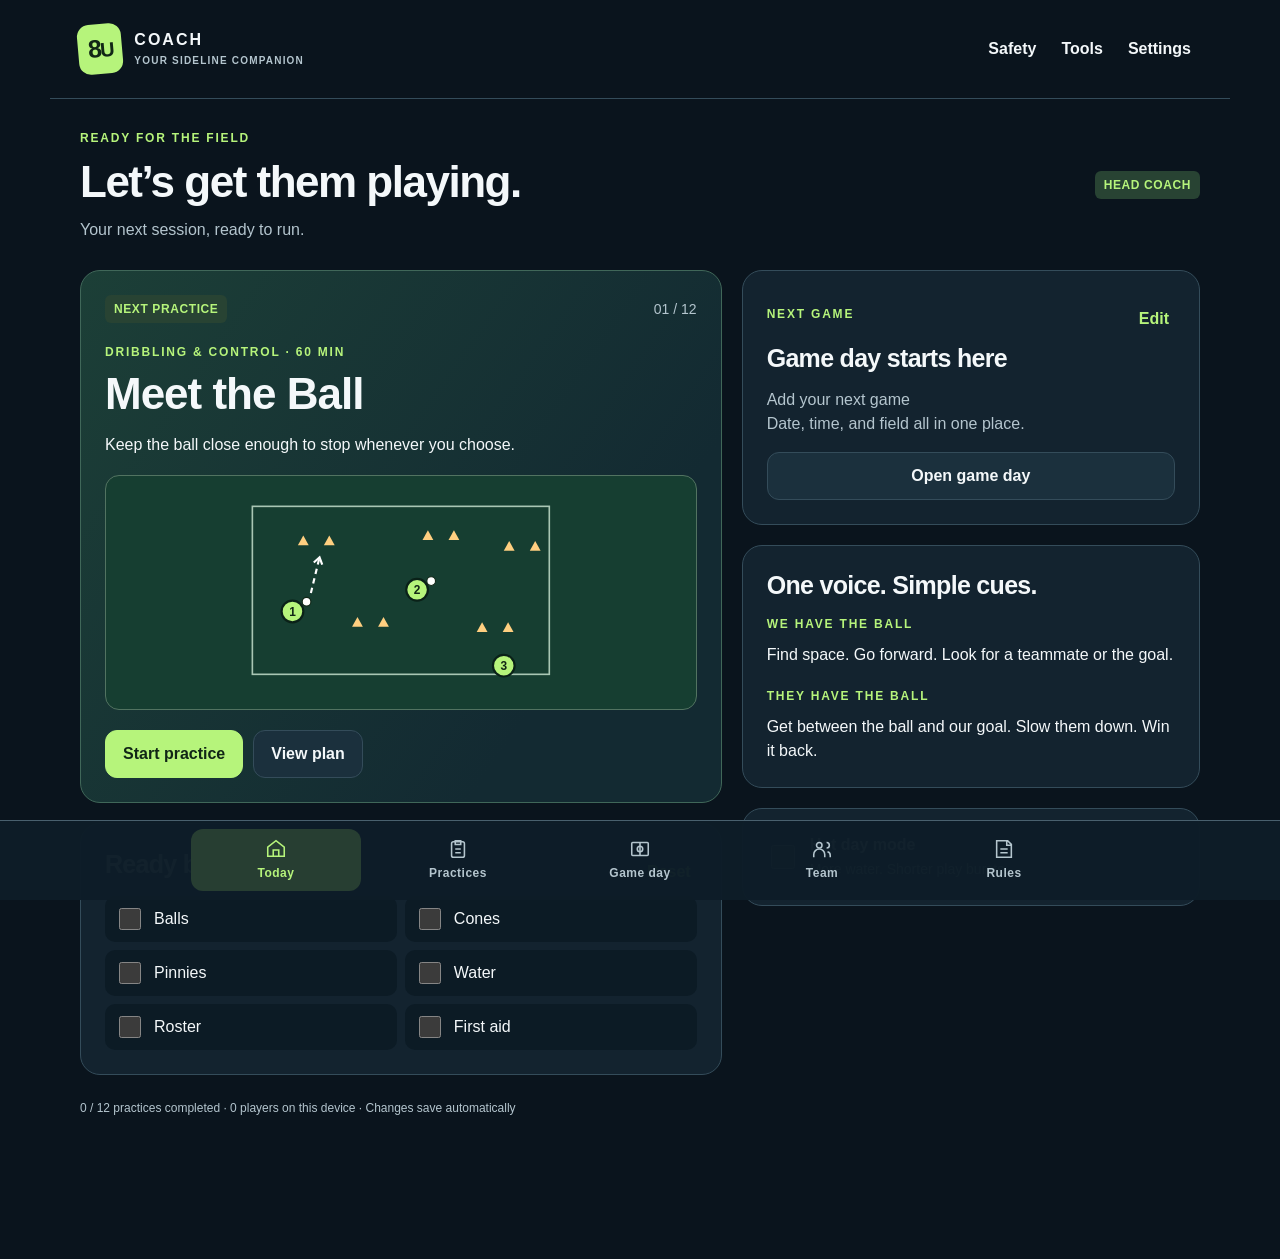
==== 8U-Coach.html @ 2cac58d7 "Add complete 8U Coach app and GitHub Pages deployment" ====
<!doctype html>
<html lang="en">
  <head>
    <meta charset="utf-8" />
    <meta
      name="viewport"
      content="width=device-width,initial-scale=1,viewport-fit=cover"
    />
    <meta name="theme-color" content="#101e2a" />
    <meta name="apple-mobile-web-app-capable" content="yes" />
    <meta
      name="apple-mobile-web-app-status-bar-style"
      content="black-translucent"
    />
    <meta
      name="description"
      content="Your pocket practice plan and sideline companion for 8U soccer."
    />
    <title>8U Coach • The sideline, simplified</title>
    
    <link rel="icon" href="[data-uri]" />
    <link rel="apple-touch-icon" href="[data-uri]" />
    <style>:root {
  color-scheme: dark;
  --bg: #0a141d;
  --panel: #13232f;
  --panel2: #1b303d;
  --line: #344c5a;
  --text: #f4f8fa;
  --muted: #b4c5ce;
  --green: #b6f47b;
  --ink: #112616;
  --amber: #ffd485;
  --red: #ffb2ae;
  font-family:
    Inter,
    ui-sans-serif,
    -apple-system,
    BlinkMacSystemFont,
    "Segoe UI",
    sans-serif;
  font-size: 16px;
}
* {
  box-sizing: border-box;
}
body {
  margin: 0;
  background: var(--bg);
  color: var(--text);
  line-height: 1.5;
}
button,
input,
select,
textarea {
  font: inherit;
}
button,
a,
input,
select,
textarea {
  touch-action: manipulation;
}
button,
a {
  -webkit-tap-highlight-color: transparent;
}
button {
  cursor: pointer;
  border: 1px solid var(--line);
  border-radius: 12px;
  background: var(--panel2);
  color: var(--text);
  min-height: 48px;
  padding: 11px 17px;
  font-weight: 650;
}
button:hover {
  border-color: var(--green);
}
button:disabled {
  opacity: 0.4;
  cursor: not-allowed;
}
a {
  color: var(--green);
}
button.primary,
.primary {
  background: var(--green);
  color: var(--ink);
  border-color: var(--green);
}
button.danger {
  color: var(--red);
}
button.quiet {
  background: transparent;
  border-color: transparent;
  padding: 10px;
}
.wide {
  width: 100%;
}
:focus-visible {
  outline: 3px solid var(--amber);
  outline-offset: 4px;
}
header {
  max-width: 1180px;
  margin: auto;
  display: flex;
  align-items: center;
  justify-content: space-between;
  gap: 10px;
  padding: 24px 28px;
  border-bottom: 1px solid var(--line);
}
.brand {
  display: flex;
  align-items: center;
  gap: 12px;
  text-decoration: none;
  color: var(--text);
  font-weight: 850;
  letter-spacing: 2px;
  line-height: 1.1;
}
.brand > b {
  background: var(--green);
  color: var(--ink);
  font-size: 25px;
  letter-spacing: -2px;
  padding: 11px 10px;
  border-radius: 12px;
  transform: rotate(-5deg);
}
.brand > b span {
  font-size: 20px;
}
.brand small {
  font-size: 10px;
  letter-spacing: 1.2px;
  display: block;
  margin-top: 6px;
  color: var(--muted);
}
.header-actions {
  display: flex;
  gap: 3px;
}
main {
  max-width: 1120px;
  margin: 0 auto;
  padding: 30px 0 130px;
}
h1,
h2,
h3,
p {
  margin-top: 0;
}
h1 {
  font-size: clamp(30px, 5vw, 44px);
  letter-spacing: -1.5px;
  line-height: 1.13;
  margin-bottom: 12px;
}
h2 {
  font-size: 25px;
  letter-spacing: -0.7px;
  line-height: 1.2;
  margin-bottom: 15px;
}
h3 {
  font-size: 18px;
  margin-bottom: 8px;
}
.eyebrow {
  text-transform: uppercase;
  letter-spacing: 1.8px;
  font-size: 12px;
  font-weight: 800;
  color: var(--green);
  margin-bottom: 10px;
}
.muted {
  color: var(--muted);
}
.small {
  font-size: 14px;
}
.page-heading {
  display: flex;
  justify-content: space-between;
  align-items: center;
  gap: 20px;
  margin-bottom: 28px;
}
.page-heading p {
  margin: 0;
}
.grid {
  display: grid;
  grid-template-columns: 1.4fr 1fr;
  gap: 20px;
}
.equal {
  grid-template-columns: 1fr 1fr;
}
.stack {
  display: grid;
  gap: 20px;
  align-content: start;
}
.card {
  padding: 24px;
  border: 1px solid var(--line);
  border-radius: 20px;
  background: var(--panel);
  min-width: 0;
}
.card p:last-child {
  margin-bottom: 0;
}
.feature {
  background: linear-gradient(125deg, #1c3f37, #132a32 75%);
  border-color: #406759;
  position: relative;
  overflow: hidden;
}
.feature h2 {
  font-size: clamp(30px, 4vw, 44px);
  line-height: 1.06;
  max-width: 450px;
  letter-spacing: -1px;
}
.feature .pitch {
  max-width: none;
  margin: 18px 0;
  max-height: 235px;
}
.tag {
  display: inline-flex;
  align-items: center;
  font-size: 12px;
  letter-spacing: 0.6px;
  border-radius: 6px;
  padding: 5px 9px;
  background: var(--panel2);
  color: var(--muted);
  font-weight: 750;
}
.tag.green {
  background: #284333;
  color: var(--green);
}
.tag.amber {
  background: #42392a;
  color: var(--amber);
}
.row {
  display: flex;
  align-items: center;
  justify-content: space-between;
  gap: 12px;
}
.wrap {
  flex-wrap: wrap;
}
.gap {
  display: flex;
  gap: 10px;
  flex-wrap: wrap;
}
.space {
  margin-top: 20px;
}
.section-label {
  display: flex;
  justify-content: space-between;
  align-items: center;
  margin: 30px 0 12px;
}
.section-label h2 {
  margin: 0;
  font-size: 21px;
}
.stat {
  font-variant-numeric: tabular-nums;
  font-size: 32px;
  font-weight: 800;
}
.checks {
  display: grid;
  grid-template-columns: 1fr 1fr;
  gap: 8px;
}
.check {
  display: flex;
  align-items: center;
  gap: 10px;
  min-height: 46px;
  padding: 8px 10px;
  background: #0c1b25;
  border-radius: 10px;
}
.check input {
  width: 22px;
  height: 22px;
  accent-color: var(--green);
  flex-shrink: 0;
}
.check:has(input:checked) {
  color: var(--muted);
}
.switch {
  display: flex;
  align-items: center;
  gap: 12px;
}
.switch input {
  width: 24px;
  height: 24px;
  accent-color: var(--green);
}
.notice {
  padding: 14px 18px;
  border-left: 3px solid var(--amber);
  background: #302b22;
  border-radius: 8px;
  color: #ffe5b7;
  font-size: 14px;
  margin: 16px 0;
}
.notice.green {
  border-color: var(--green);
  background: #1c3529;
  color: #d3f9b5;
}
.notice.danger {
  border-color: var(--red);
  background: #3b2527;
  color: #ffdad7;
}
.practice-list {
  display: grid;
  grid-template-columns: repeat(3, 1fr);
  gap: 16px;
}
.practice-card {
  display: flex;
  flex-direction: column;
  min-height: 230px;
  text-align: left;
}
.practice-card p {
  flex: 1;
}
.practice-card .num {
  font-size: 34px;
  font-weight: 800;
  color: var(--green);
  letter-spacing: -1px;
}
.practice-card h2 {
  font-size: 22px;
  margin: 14px 0 8px;
}
.timeline {
  list-style: none;
  padding: 0;
  margin: 0;
}
.timeline > li {
  border-bottom: 1px solid var(--line);
  padding: 16px 0;
}
.timeline > li:last-child {
  border-bottom: 0;
}
.timeline button {
  text-align: left;
  width: 100%;
  display: flex;
  gap: 15px;
  align-items: center;
  background: transparent;
  border: 0;
  padding: 6px;
}
.timeline .minute {
  width: 64px;
  flex-shrink: 0;
  color: var(--green);
  font-size: 14px;
  font-variant-numeric: tabular-nums;
}
.timeline strong {
  display: block;
}
.timeline small {
  color: var(--muted);
  font-size: 14px;
}
.pitch {
  width: 100%;
  display: block;
  background: #163e31;
  border: 1px solid #527361;
  border-radius: 14px;
  max-height: 285px;
}
.legend {
  font-size: 12px;
  color: var(--muted);
  margin: 8px 0 15px;
}
.details-grid {
  display: grid;
  grid-template-columns: 1fr 1fr;
  gap: 20px;
}
.details-grid ol,
.details-grid ul {
  padding-left: 23px;
}
li {
  margin-bottom: 6px;
}
.cue {
  font-size: 23px;
  line-height: 1.3;
  font-weight: 700;
  border-left: 3px solid var(--green);
  padding-left: 17px;
  margin: 20px 0;
}
.role {
  border: 1px solid #6a9651;
  background: #1d342b;
  padding: 16px;
  border-radius: 12px;
}
.role h3 {
  color: var(--green);
}
.role.emphasized {
  border-width: 2px;
}
.accordion {
  border-top: 1px solid var(--line);
  padding: 16px 0;
}
.accordion summary {
  cursor: pointer;
  font-weight: 700;
  min-height: 40px;
}
.accordion p {
  margin-top: 10px;
}
.live {
  max-width: 860px;
  margin: auto;
}
.live-title {
  font-size: 34px;
}
.timer {
  font-size: clamp(64px, 14vw, 112px);
  font-weight: 850;
  letter-spacing: -4px;
  font-variant-numeric: tabular-nums;
  line-height: 1.12;
}
.timer-box {
  text-align: center;
  padding: 24px 0;
}
.timer-box p {
  margin: 10px 0;
}
.controls {
  display: grid;
  grid-template-columns: 1fr 1.4fr 1fr;
  gap: 10px;
}
.progress {
  display: flex;
  gap: 6px;
  margin: 20px 0;
}
.progress span {
  height: 6px;
  background: var(--line);
  flex: 1;
  border-radius: 6px;
}
.progress .done {
  background: #58913e;
}
.progress .current {
  background: var(--green);
}
.subnav {
  display: flex;
  gap: 8px;
  overflow-x: auto;
  padding-bottom: 12px;
  margin-bottom: 14px;
}
.subnav button {
  white-space: nowrap;
  flex-shrink: 0;
}
.subnav button.active {
  background: var(--green);
  color: var(--ink);
}
.player {
  display: flex;
  align-items: center;
  gap: 12px;
  padding: 14px 0;
  border-bottom: 1px solid var(--line);
}
.player:last-child {
  border-bottom: 0;
}
.jersey {
  height: 42px;
  min-width: 42px;
  padding: 9px 5px;
  border-radius: 10px;
  background: #263f4e;
  text-align: center;
  font-weight: 750;
  color: var(--green);
}
.player-info {
  flex: 1;
  min-width: 0;
  overflow-wrap: anywhere;
}
.player-info strong {
  display: block;
}
.player-info small {
  display: block;
  font-size: 12px;
  color: var(--muted);
}
.player .time {
  font-size: 20px;
  font-variant-numeric: tabular-nums;
  font-weight: 750;
}
.player-actions {
  display: flex;
  gap: 6px;
  flex-wrap: wrap;
}
.player select {
  max-width: 115px;
  padding: 8px;
  font-size: 14px;
}
.rules-list {
  margin: 0;
}
.rules-list div {
  display: grid;
  grid-template-columns: 1fr 1.2fr;
  gap: 16px;
  padding: 14px 0;
  border-bottom: 1px solid var(--line);
}
.rules-list dt {
  color: var(--muted);
}
.rules-list dd {
  margin: 0;
  overflow-wrap: anywhere;
}
.unconfirmed {
  color: var(--amber);
  font-size: 12px;
  font-weight: 750;
  letter-spacing: 0.5px;
}
.form-grid {
  display: grid;
  grid-template-columns: 1fr 1fr;
  gap: 16px;
}
label.field {
  display: block;
  font-size: 14px;
  color: var(--muted);
}
label.field input,
label.field select,
label.field textarea {
  display: block;
  margin-top: 7px;
  width: 100%;
}
input:not([type="checkbox"]),
select,
textarea {
  background: #0b1a24;
  color: var(--text);
  border: 1px solid #56707e;
  border-radius: 10px;
  padding: 12px;
  min-height: 48px;
  max-width: 100%;
}
textarea {
  min-height: 100px;
  resize: vertical;
}
.full {
  grid-column: 1/-1;
}
.empty {
  text-align: center;
  padding: 32px 20px;
  color: var(--muted);
}
.empty h2 {
  color: var(--text);
}
.footer-note {
  font-size: 12px;
  color: var(--muted);
  margin-top: 24px;
}
.water {
  background: #193944;
  border-color: #86cee5;
}
.water .timer {
  color: #a5e3f8;
}
.score-bar {
  height: 8px;
  background: #233e4d;
  border-radius: 8px;
  margin-top: 5px;
  overflow: hidden;
}
.score-bar > span {
  display: block;
  height: 100%;
  background: var(--green);
}
nav#nav {
  position: fixed;
  z-index: 5;
  bottom: 0;
  left: 0;
  right: 0;
  background: rgba(14, 29, 40, 0.98);
  border-top: 1px solid #49606e;
  padding: 8px max(14px, env(safe-area-inset-right))
    max(9px, env(safe-area-inset-bottom));
  display: flex;
  justify-content: center;
  gap: 12px;
}
nav button {
  flex: 1;
  max-width: 170px;
  min-height: 62px;
  background: transparent;
  border: 0;
  border-radius: 12px;
  color: var(--muted);
  font-size: 12px;
  letter-spacing: 0.5px;
  padding: 8px 5px;
}
nav button.active {
  background: #273e32;
  color: var(--green);
}
nav svg {
  display: block;
  margin: 0 auto 4px;
  width: 22px;
  height: 22px;
}
body.live-mode header,
body.live-mode nav#nav {
  display: none;
}
body.live-mode main {
  padding-top: max(20px, env(safe-area-inset-top));
  padding-bottom: max(24px, env(safe-area-inset-bottom));
}
#toast {
  position: fixed;
  z-index: 20;
  left: 50%;
  bottom: 100px;
  transform: translateX(-50%);
  max-width: 90vw;
  padding: 12px 20px;
  border-radius: 12px;
  background: var(--green);
  color: var(--ink);
  box-shadow: 0 5px 30px #0008;
  display: none;
}
dialog {
  color: var(--text);
  background: var(--panel);
  border: 1px solid var(--line);
  border-radius: 20px;
  padding: 24px;
  width: min(620px, calc(100% - 24px));
  max-height: 90dvh;
}
dialog::backdrop {
  background: #000b;
}
dialog h2 {
  padding-right: 36px;
}
.dialog-close {
  float: right;
}
.skip {
  position: absolute;
  top: -80px;
}
.skip:focus {
  top: 0;
  background: var(--bg);
  padding: 20px;
  z-index: 30;
}
#storage-warning {
  background: #512b26;
  padding: 12px;
  text-align: center;
}
button.link {
  border: 0;
  background: transparent;
  color: var(--green);
  padding: 0 6px;
}
.screen-only {
  display: block;
}
.on-field-label {
  color: var(--green);
}
.summary-line {
  font-size: 14px;
  color: var(--muted);
  margin: 5px 0 16px;
}
.live .card {
  padding: 20px;
}
@media (min-width: 800px) {
  .live .live-grid {
    display: grid;
    grid-template-columns: 1fr 1fr;
    gap: 20px;
  }
}
@media (max-width: 1180px) {
  main {
    padding: 28px 24px 130px;
  }
}
@media (max-width: 760px) {
  header {
    padding: 17px 18px;
  }
  .brand small {
    display: none;
  }
  .brand {
    font-size: 14px;
    gap: 9px;
  }
  .brand > b {
    font-size: 23px;
  }
  .header-actions .quiet {
    font-size: 12px;
    padding: 10px 6px;
  }
  main {
    padding: 25px 16px 115px;
  }
  .grid,
  .equal,
  .details-grid {
    grid-template-columns: 1fr;
  }
  .card {
    padding: 20px;
    border-radius: 16px;
  }
  .practice-list {
    grid-template-columns: 1fr 1fr;
    gap: 12px;
  }
  .practice-card {
    padding: 16px;
    min-height: 225px;
  }
  .practice-card h2 {
    font-size: 19px;
  }
  .practice-card p {
    font-size: 14px;
  }
  .feature .pitch {
    float: none;
    margin: 18px 0;
    max-width: none;
    max-height: 190px;
  }
  .page-heading {
    align-items: flex-start;
    margin-bottom: 22px;
    gap: 10px;
  }
  .page-heading h1 {
    font-size: 32px;
  }
  .page-heading .tag {
    font-size: 10px;
  }
  .form-grid {
    grid-template-columns: 1fr;
  }
  .checks {
    gap: 6px;
  }
  .live-title {
    font-size: 30px;
  }
  .player-actions button {
    padding: 9px;
  }
  .player {
    flex-wrap: wrap;
  }
  .controls button {
    padding: 12px 8px;
  }
  nav#nav {
    gap: 2px;
  }
  nav button {
    font-size: 12px;
    letter-spacing: 0;
  }
  .rules-list div {
    grid-template-columns: 1fr 1.2fr;
    font-size: 14px;
  }
  .timer {
    letter-spacing: -3px;
  }
}
@media (prefers-reduced-motion: no-preference) {
  button {
    transition:
      background 0.12s,
      border-color 0.12s;
  }
}
@media print {
  header,
  nav,
  .screen-only,
  button,
  #toast {
    display: none !important;
  }
  body {
    background: white;
    color: black;
  }
  main {
    padding: 0;
  }
  .card {
    background: white;
    color: black;
    border: 1px solid #999;
    break-inside: avoid;
  }
  .muted,
  .eyebrow,
  .cue {
    color: black;
  }
  .pitch {
    max-height: 180px;
  }
}
main:focus {
  outline: none;
}
@media (max-width: 760px) {
  .player {
    display: grid;
    grid-template-columns: 42px minmax(0, 1fr) auto;
    gap: 10px 12px;
  }
  .player > .jersey {
    grid-column: 1;
    grid-row: 1;
  }
  .player > .player-info {
    grid-column: 2;
    grid-row: 1;
  }
  .player > .time {
    grid-column: 3;
    grid-row: 1;
  }
  .player > .player-actions {
    grid-column: 2/-1;
    justify-content: flex-end;
  }
  .player-info small {
    font-size: 13px;
  }
  .player-info strong {
    word-break: normal;
  }
  .player-actions select {
    flex: 1;
    max-width: 160px;
  }
}
</style>
  </head>
  <body>
    <a class="skip" href="#main">Skip to coaching</a>
    <header>
      <a href="#today" class="brand" aria-label="8U Coach home"
        ><b>8<span>U</span></b
        ><span>COACH<small>YOUR SIDELINE COMPANION</small></span></a
      >
      <div class="header-actions">
        <button data-go="safety" class="quiet">Safety</button
        ><button data-go="tools" class="quiet">Tools</button
        ><button data-go="settings" class="quiet">Settings</button>
      </div>
    </header>
    <div id="storage-warning" role="alert" hidden></div>
    <main id="main" tabindex="-1"></main>
    <nav id="nav" aria-label="Main navigation"></nav>
    <div id="toast" role="status" aria-live="polite"></div>
    <dialog id="dialog"></dialog>
    <script>window.SINGLE_FILE=true;</script><script>
window.DRILLS = {
  arrival: {
    id: "arrival",
    name: "Arrival Ball Play",
    kind: "gates",
    grid: "20 × 20 yd",
    players: "Any number; one ball each",
    objective: "Get moving and explore touches with both feet.",
    equipment: "Cones; one ball per player; two colors of pinnies",
    setup: "Mark a square with four cones. Spread players and balls inside.",
    play: [
      "Give every arriving player a ball immediately.",
      "Dribble anywhere; stop the ball with the sole when asked.",
      "Try inside and outside touches with each foot.",
    ],
    cues: ["Little touches.", "Can you stop it anytime?"],
    success: "Players move continuously and keep the ball within reach.",
    mistakes:
      "Big kicks or watching only the ball. Demonstrate three small touches.",
    assistant:
      "Greet arrivals, check equipment, and lay out six gates for the next game.",
    easier: "Walk with the ball.",
    harder: "Look up and name a color while dribbling.",
    low: "Coach joins two or three children.",
    high: "Use two neighboring squares; one coach per square.",
  },
  traffic: {
    id: "traffic",
    name: "Traffic Jam",
    kind: "gates",
    grid: "20 × 20 yd",
    players: "4–12; one ball each",
    objective: "Change direction without bumping into another player.",
    equipment: "Cones; one ball per player; two colors of pinnies",
    setup: "Spread players around the square; leave plenty of space.",
    play: [
      "Everyone dribbles through the square.",
      "At a crowded area, turn toward open grass.",
      "On “garage,” stop with a foot on the ball. Restart quickly.",
    ],
    cues: ["Find an empty road.", "Head up."],
    success: "Players turn before colliding.",
    mistakes: "Running without looking; make the area bigger.",
    assistant:
      "Watch spacing and give a quiet reminder to players looking down.",
    easier: "Walk and turn.",
    harder: "Add a change of speed after every turn.",
    low: "Use a smaller square with the coach moving inside.",
    high: "Split into two squares; avoid crowding.",
  },
  redlight: {
    id: "redlight",
    name: "Red Light / Green Light",
    kind: "cross",
    grid: "20 × 15 yd",
    players: "4–12; one ball each",
    objective: "Start, stop, and control speed with the ball.",
    equipment: "Cones; one ball per player; two colors of pinnies",
    setup:
      "Players spread across one end line. Coach stands beyond the opposite line.",
    play: [
      "Green: dribble toward the coach.",
      "Yellow: tiny slow touches. Red: stop the ball under a foot.",
      "Restart everyone together; nobody is eliminated.",
    ],
    cues: ["Small touches to stop.", "Try your other foot."],
    success: "Ball stays close on each stop.",
    mistakes:
      "Racing with huge touches; reward control rather than first place.",
    assistant:
      "Stand beside the grid and help players stop; prepare the gates.",
    easier: "Walk on green.",
    harder: "Turn and change direction on a blue signal.",
    low: "Coach plays with the group.",
    high: "Run two groups side by side, not in a queue.",
  },
  gates: {
    id: "gates",
    name: "Dribble Through the Gates",
    kind: "gates",
    grid: "20 × 20 yd",
    players: "4–12; one ball each",
    objective: "Control the ball while finding a new target.",
    equipment: "Cones; one ball per player; two colors of pinnies",
    setup: "Scatter six two-yard cone gates with space between them.",
    play: [
      "Dribble through a gate, then find a different one.",
      "Count personal gates in a 45-second round.",
      "Try again with the other foot; celebrate improvement.",
    ],
    cues: ["Look for an open gate.", "Keep it close."],
    success: "Players avoid crowds and use both feet.",
    mistakes: "Repeating one gate or kicking far ahead; ask for a new gate.",
    assistant: "Count touches for a few players and reset knocked cones.",
    easier: "Make gates wider.",
    harder: "Use narrower gates and turn after each one.",
    low: "Use three gates.",
    high: "Duplicate the grid and divide evenly.",
  },
  turns: {
    id: "turns",
    name: "Gates with Turns",
    kind: "gates",
    grid: "20 × 20 yd",
    players: "4–12; one ball each",
    objective: "Turn away from pressure and accelerate into space.",
    equipment: "Cones; one ball per player; two colors of pinnies",
    setup:
      "Place six gates. Briefly demonstrate an inside turn, outside turn, and pullback.",
    play: [
      "Dribble through a gate and turn back through it.",
      "Move toward a different gate after the turn.",
      "Try each kind of turn in short rounds.",
    ],
    cues: ["Turn, then go.", "Find open grass."],
    success: "Players keep the ball within a step during turns.",
    mistakes: "Stopping too long after a turn; encourage two quick steps away.",
    assistant: "Show pullbacks individually and keep the next grid clear.",
    easier: "Use only the inside turn.",
    harder: "Coach walks as gentle pressure; choose a turn to escape.",
    low: "Three gates and coach as gentle pressure.",
    high: "Two mirrored grids.",
  },
  sharks: {
    id: "sharks",
    name: "Sharks & Minnows",
    kind: "cross",
    grid: "25 × 20 yd",
    players: "4–10 per grid",
    objective: "Change speed and direction to escape a defender.",
    equipment: "Cones; one ball per player; two colors of pinnies",
    setup:
      "Mark safe end lines. One defender in the middle; everyone else has a ball at an end.",
    play: [
      "Dribblers cross to the opposite safe line.",
      "Defender tries to knock a ball outside without pushing.",
      "Retrieve a lost ball immediately and rejoin. Change defender every minute.",
    ],
    cues: ["Find the open grass.", "Go when you see space."],
    success: "Players change direction and nobody sits out.",
    mistakes: "Defender kicks wildly; remind them to win only the ball.",
    assistant: "Return stray balls, watch contact, and rotate defenders.",
    easier: "Defender walks.",
    harder: "Add a second defender if players are succeeding.",
    low: "Coach is a gentle shark.",
    high: "Split into two grids; no waiting lines.",
  },
  escape: {
    id: "escape",
    name: "1v1 Escape Game",
    kind: "endzone",
    grid: "12 × 15 yd per pair",
    players: "2 per grid",
    objective: "Protect the ball and escape through an open end.",
    equipment: "Cones; one ball per player; two colors of pinnies",
    setup: "Put a two-yard end zone at each end. Partners start in the middle.",
    play: [
      "Attacker dribbles into either end zone under control.",
      "Defender wins the ball and becomes attacker.",
      "Play 45-second rounds, then switch starting roles.",
    ],
    cues: ["Turn away.", "Change speed."],
    success: "Attacker sees the free end and accelerates.",
    mistakes: "Charging into defender; point out the other end.",
    assistant: "Run adjacent grids and rotate partners.",
    easier: "Defender starts two steps behind.",
    harder: "Narrow the grid.",
    low: "Coach defends gently against one player.",
    high: "Parallel grids with pairs; no long queues.",
  },
  shield: {
    id: "shield",
    name: "Ball Shield",
    kind: "duel",
    grid: "8 × 8 yd per pair",
    players: "Pairs",
    objective: "Keep the body between the opponent and ball safely.",
    equipment:
      "Cones; one ball per player; two colors of pinnies; two small, secured goals (or cone gates)",
    setup:
      "Pairs in separate squares. One ball each pair; defender starts an arm’s length away.",
    play: [
      "Attacker shields for 10 seconds using feet and body position.",
      "Defender tries to touch the ball with a foot.",
      "Swap roles every round. Keep arms down; no pushing or holding.",
    ],
    cues: ["Side on.", "Keep the ball on the far foot."],
    success: "Attacker protects without using arms to block.",
    mistakes: "Leaning or pushing; stop and show safe spacing.",
    assistant: "Watch contact and teach one pair at a time.",
    easier: "Defender shadows without tackling.",
    harder: "Attacker must turn out and dribble away.",
    low: "One pair with coach demonstrating.",
    high: "Several squares with clear gaps between.",
  },
  knockout: {
    id: "knockout",
    name: "Keep Your Ball / Knockout",
    kind: "gates",
    grid: "20 × 20 yd",
    players: "4–10; one ball each",
    objective: "Protect a ball while noticing others.",
    equipment: "Cones; one ball per player; two colors of pinnies",
    setup: "Everyone starts inside with a ball. Mark a small return gate.",
    play: [
      "Dribble and protect your ball.",
      "If close, gently poke another ball out while keeping your own.",
      "If your ball exits, retrieve it and dribble through the return gate immediately. No elimination.",
    ],
    cues: ["Protect yours first.", "Eyes up."],
    success: "Players shield and quickly rejoin.",
    mistakes: "Leaving own ball or hard kicking; slow down and reset.",
    assistant: "Help retrieve balls and keep the return path safe.",
    easier: "Coach is the only ball challenger.",
    harder: "Reduce grid slightly while keeping safe space.",
    low: "Play with coach as challenger.",
    high: "Use two grids of five or six.",
  },
  endzone: {
    id: "endzone",
    name: "1v1 to End Zones",
    kind: "endzone",
    grid: "15 × 12 yd per pair",
    players: "2 per grid",
    objective: "Beat a defender with a controlled dribble.",
    equipment: "Cones; one ball per player; two colors of pinnies",
    setup:
      "Mark a two-yard scoring zone at each end. Partners face each other.",
    play: [
      "Attack the opposite end zone.",
      "Score by stopping the ball in it.",
      "If defender wins the ball, attack the other end. Restart after every score.",
    ],
    cues: ["Take them on.", "Push and go."],
    success: "Players try a move and keep control across the line.",
    mistakes: "Kicking out of reach; score only with control.",
    assistant: "Keep spare balls ready and switch partners after two rounds.",
    easier: "Widen the end zone.",
    harder: "Narrow the scoring zone.",
    low: "One grid, coach joins if odd.",
    high: "Multiple pair grids; equal turns.",
  },
  twogoal: {
    id: "twogoal",
    name: "1v1 to Two Goals",
    kind: "wide",
    grid: "15 × 12 yd",
    players: "2 per grid",
    objective: "Choose an open route past a defender.",
    equipment:
      "Cones; one ball per player; two colors of pinnies; two small, secured goals (or cone gates)",
    setup:
      "Place two small cone goals at the far end. Attacker and defender start at opposite ends.",
    play: [
      "Attacker chooses either goal.",
      "Defender closes one route; attacker can switch.",
      "After a score or ball out, switch roles immediately.",
    ],
    cues: ["Which goal is open?", "Change direction."],
    success: "Attacker notices and attacks the free goal.",
    mistakes: "Always using the same side; ask what they see.",
    assistant: "Feed spare balls and run the adjacent grid.",
    easier: "Defender starts farther away.",
    harder: "Bring the goals closer together.",
    low: "Coach defends softly.",
    high: "Create multiple grids with pairs.",
  },
  goal: {
    id: "goal",
    name: "1v1 to Goal",
    kind: "duel",
    grid: "18 × 12 yd",
    players: "2 per grid",
    objective: "Get past an opponent and shoot accurately.",
    equipment:
      "Cones; one ball per player; two colors of pinnies; two small, secured goals (or cone gates)",
    setup: "A secured small goal at each end; one attacker, one defender.",
    play: [
      "Coach rolls a ball to attacker.",
      "Play toward the far goal; on a turnover, attack the other goal.",
      "Switch starting roles every 45–60 seconds.",
    ],
    cues: ["See the target.", "Be brave."],
    success: "Both players try attacking and defending.",
    mistakes: "Long waiting lines; create more grids.",
    assistant: "Feed balls and keep both players involved.",
    easier: "Defender starts to the side.",
    harder: "Start with defender closer.",
    low: "Coach is defender if needed.",
    high: "Several grids with spare balls at each.",
  },
  partners: {
    id: "partners",
    name: "Partner Passing",
    kind: "passing",
    grid: "12 × 12 yd",
    players: "Pairs, 4–6 yd apart",
    objective: "Pass accurately with the inside of the foot.",
    equipment: "Cones; one ball per player; two colors of pinnies",
    setup:
      "Pairs face each other with one ball. Put cones at each receiving spot.",
    play: [
      "Plant foot beside ball and pass gently to partner.",
      "Receive with a soft touch, then pass back.",
      "Try both feet; widen distance only when successful.",
    ],
    cues: ["Point your plant foot.", "Soft first touch."],
    success: "Passes arrive on the ground within a step of partner.",
    mistakes: "Stiff first touch or toe pokes; model a soft inside-foot touch.",
    assistant: "Help individual pairs and lay out passing gates.",
    easier: "Stand closer.",
    harder: "Receive to one side before passing.",
    low: "Coach pairs with an odd player.",
    high: "Spread pairs with safe passing lanes.",
  },
  passgates: {
    id: "passgates",
    name: "Passing Through Gates",
    kind: "passing",
    grid: "20 × 20 yd",
    players: "Pairs; one ball per pair",
    objective: "Pass accurately to a moving teammate.",
    equipment: "Cones; one ball per player; two colors of pinnies",
    setup:
      "Scatter six two-yard gates. Partners start on opposite sides of a gate.",
    play: [
      "Pass through the gate to partner.",
      "Both move to another empty gate with their ball.",
      "Count successful passes, then try to improve.",
    ],
    cues: ["Look before the pass.", "Meet the ball."],
    success: "Both partners move after a successful pass.",
    mistakes: "Crowding the same gate; find a free gate.",
    assistant: "Reset cones and support pairs who need shorter passes.",
    easier: "Widen gates and shorten distance.",
    harder: "Receive into space before moving to next gate.",
    low: "Three gates for two pairs.",
    high: "Two areas; keep gates uncrowded.",
  },
  passmove: {
    id: "passmove",
    name: "Pass and Move",
    kind: "passing",
    grid: "15 × 15 yd",
    players: "Groups of 3",
    objective: "Move to give the ball carrier an option.",
    equipment: "Cones; one ball per player; two colors of pinnies",
    setup:
      "Three players form a triangle with one ball; use corner cones as starting spots.",
    play: [
      "Pass to either teammate.",
      "After passing, move a few steps to a new open spot.",
      "Receiver looks up and picks the next pass.",
    ],
    cues: ["Pass, then help.", "Show an open lane."],
    success: "Players make new passing angles.",
    mistakes: "Standing behind another player; move until ball is visible.",
    assistant: "Demonstrate an open passing lane and organize trios.",
    easier: "Stay near the starting triangle.",
    harder: "Add a walking defender.",
    low: "Two players pass and move between gates.",
    high: "Multiple trios; one ball in each group.",
  },
  "2v1": {
    id: "2v1",
    name: "2v1: Find a Friend",
    kind: "wide",
    grid: "20 × 15 yd",
    players: "3 per grid",
    objective: "Choose between dribbling and passing.",
    equipment:
      "Cones; one ball per player; two colors of pinnies; two small, secured goals (or cone gates)",
    setup:
      "Two attackers start together; one defender protects two far-end goals.",
    play: [
      "Attackers try to score in either goal.",
      "Ball carrier dribbles into space or passes if defender closes.",
      "Rotate the defender every minute; restart quickly.",
    ],
    cues: ["What do you see?", "Can you help?"],
    success: "Ball carrier makes a choice and partner offers width.",
    mistakes: "Forcing passes; let players dribble if space is open.",
    assistant: "Rotate defender fairly and feed spare balls.",
    easier: "Defender walks.",
    harder: "Bring defender closer to start.",
    low: "Coach is supporting attacker.",
    high: "Parallel groups of three; rotate equally.",
  },
  shootgates: {
    id: "shootgates",
    name: "Shooting Gates",
    kind: "shoot",
    grid: "15 × 15 yd",
    players: "Pairs",
    objective: "Aim a moving ball at a target.",
    equipment:
      "Cones; one ball per player; two colors of pinnies; two small, secured goals (or cone gates)",
    setup:
      "Each pair has a three-yard gate and a ball, about five yards from target.",
    play: [
      "One player gently rolls ball to partner.",
      "Partner takes a touch and shoots through gate.",
      "Collect safely and switch after every shot.",
    ],
    cues: ["Look at the target.", "Accuracy first."],
    success: "Shots travel through gate under control.",
    mistakes: "Power over accuracy; move closer.",
    assistant: "Keep shooting lanes apart; retrieve spare balls.",
    easier: "Stop ball before shooting.",
    harder: "Narrow the gate.",
    low: "Coach rolls the ball.",
    high: "Several gates and clear collection lanes.",
  },
  cone: {
    id: "cone",
    name: "Hit the Cone",
    kind: "shoot",
    grid: "12 × 15 yd",
    players: "Pairs",
    objective: "Develop accurate short-distance finishing.",
    equipment:
      "Cones; one ball per player; two colors of pinnies; two small, secured goals (or cone gates)",
    setup:
      "Each pair has a target cone and starts four yards away. Leave gaps between lanes.",
    play: [
      "Pass or shoot at the cone.",
      "Partner retrieves after ball stops.",
      "Swap roles each attempt and count personal hits.",
    ],
    cues: ["Plant foot beside it.", "Aim low."],
    success: "More balls reach the chosen target.",
    mistakes: "Shooting before lane is clear; wait for partner’s signal.",
    assistant: "Reset targets and ensure safe collection.",
    easier: "Use a wider target of two cones.",
    harder: "Move one yard farther back.",
    low: "Coach retrieves for one player.",
    high: "Add target lanes so no more than two per lane.",
  },
  dribbleshoot: {
    id: "dribbleshoot",
    name: "Dribble and Shoot",
    kind: "shoot",
    grid: "20 × 15 yd",
    players: "Pairs per goal",
    objective: "Finish accurately while moving.",
    equipment:
      "Cones; one ball per player; two colors of pinnies; two small, secured goals (or cone gates)",
    setup:
      "Set two starting cones eight yards from each secured goal with separate lanes.",
    play: [
      "Dribble toward goal and shoot from close range.",
      "Collect your ball from the side.",
      "Partner starts when lane is clear. Change feet and starting side.",
    ],
    cues: ["See the goal.", "Touch, then shoot."],
    success: "Players shoot without a long pause.",
    mistakes: "Dribbling too close to goal; show an optional shooting line.",
    assistant: "Keep balls moving and manage collection paths.",
    easier: "Slow dribble and wide target.",
    harder: "Add a passive defender beside the lane.",
    low: "One goal with coach retrieving.",
    high: "More cone goals; two players maximum per lane.",
  },
  mirror: {
    id: "mirror",
    name: "Mirror Movement",
    kind: "duel",
    grid: "8 × 8 yd",
    players: "Pairs",
    objective: "Slow down and stay balanced when defending.",
    equipment:
      "Cones; one ball per player; two colors of pinnies; two small, secured goals (or cone gates)",
    setup: "Pairs face each other two yards apart; begin without a ball.",
    play: [
      "Leader moves side to side.",
      "Partner mirrors with small balanced steps.",
      "Switch after 20 seconds; add a ball to the leader when ready.",
    ],
    cues: ["Small steps.", "Stay balanced."],
    success: "Defender stays in front without crossing feet wildly.",
    mistakes: "Rushing too close; keep a safe gap.",
    assistant: "Demonstrate body position and time role changes.",
    easier: "Walk only.",
    harder: "Leader dribbles and tries to cross an end line.",
    low: "Coach is leader.",
    high: "Parallel pair squares.",
  },
  treasure: {
    id: "treasure",
    name: "Protect the Treasure",
    kind: "duel",
    grid: "10 × 10 yd",
    players: "Pairs",
    objective: "Get between an attacker and the target.",
    equipment:
      "Cones; one ball per player; two colors of pinnies; two small, secured goals (or cone gates)",
    setup:
      "Put a cone treasure at one end. Defender stands in front, attacker has a ball.",
    play: [
      "Attacker dribbles to touch treasure with the ball.",
      "Defender stays between ball and treasure and tries to win it.",
      "Swap roles every 30–45 seconds.",
    ],
    cues: ["Get goal-side.", "Slow them down."],
    success: "Defender approaches then slows under control.",
    mistakes: "Stabbing at the ball; wait for a loose touch.",
    assistant: "Watch safe challenges and rotate pairs.",
    easier: "Attacker walks.",
    harder: "Add a second treasure target.",
    low: "One pair plus coach.",
    high: "Several grids with safe buffer space.",
  },
  defend: {
    id: "defend",
    name: "1v1 Defending",
    kind: "duel",
    grid: "15 × 12 yd",
    players: "Pairs",
    objective: "Delay attacker and win a loose ball.",
    equipment:
      "Cones; one ball per player; two colors of pinnies; two small, secured goals (or cone gates)",
    setup:
      "Two end goals. Attacker starts with ball; defender begins five yards away.",
    play: [
      "Defender approaches then slows down.",
      "Stay between ball and goal; tackle when ball moves away.",
      "If defender wins it, counter toward opposite goal. Swap starts each minute.",
    ],
    cues: ["Close, slow, stay.", "Win the loose touch."],
    success: "Defender delays instead of diving in.",
    mistakes: "Turning back or stabbing; model side-on balanced stance.",
    assistant: "Observe one defending cue and feed restarts.",
    easier: "Attacker dribbles slowly.",
    harder: "Give attacker more width.",
    low: "Coach attacks at child’s pace.",
    high: "One grid per pair.",
  },
  "2v2": {
    id: "2v2",
    name: "2v2 Game",
    kind: "match",
    grid: "20 × 15 yd",
    players: "4 per grid",
    objective: "Attack and defend together.",
    equipment:
      "Cones; one ball per player; two colors of pinnies; two small, secured goals (or cone gates)",
    setup:
      "Two small secured goals and two teams of two. Place spare balls on touchline.",
    play: [
      "Play short games with quick restarts.",
      "Everyone attacks and everyone defends.",
      "Swap teammates between rounds.",
    ],
    cues: ["Who can help?", "Win it back."],
    success: "Both players support the ball instead of watching.",
    mistakes: "One player always waiting by goal; encourage all to move.",
    assistant: "Manage a second game and restart quickly.",
    easier: "Widen field to create space.",
    harder: "Use two target goals at each end.",
    low: "Play 2v1 with coach rotating.",
    high: "Run parallel games; avoid large bench groups.",
  },
  corners: {
    id: "corners",
    name: "Four Corners",
    kind: "gates",
    grid: "20 × 20 yd",
    players: "4–12; one ball each",
    objective: "Look up and move to empty space.",
    equipment: "Cones; one ball per player; two colors of pinnies",
    setup:
      "Mark a small gate in each corner; start with players spread around the middle.",
    play: [
      "Players dribble to any empty corner.",
      "Turn and choose a different corner.",
      "Try to arrive without following another player.",
    ],
    cues: ["Find empty grass.", "Look before you go."],
    success: "Children spread rather than following a crowd.",
    mistakes: "All choosing one corner; pause for one question.",
    assistant: "Stand near crowded areas and encourage other options.",
    easier: "Make corners larger.",
    harder: "Coach blocks one corner so players adapt.",
    low: "Use three corners.",
    high: "Duplicate the area for more than eight.",
  },
  keepaway: {
    id: "keepaway",
    name: "3v1 Keep Away",
    kind: "passing",
    grid: "12 × 12 yd",
    players: "4 per grid",
    objective: "Make passing lanes with width and depth.",
    equipment: "Cones; one ball per player; two colors of pinnies",
    setup: "Three attackers spread around a square, one defender inside.",
    play: [
      "Attackers pass and move to stay available.",
      "Defender tries to win ball; restart without punishment.",
      "Rotate defender every 45 seconds, not only after mistakes.",
    ],
    cues: ["Can they see you?", "Make an angle."],
    success: "Ball carrier has two visible passing options.",
    mistakes: "Standing behind defender; move to a clear lane.",
    assistant: "Time defender turns and make square larger if needed.",
    easier: "Defender walks.",
    harder: "Make square slightly smaller.",
    low: "2v1 with coach as helper.",
    high: "Groups of four with separate balls.",
  },
  wide: {
    id: "wide",
    name: "2v2 with Wide Gates",
    kind: "wide",
    grid: "22 × 18 yd",
    players: "4 per grid",
    objective: "Spread out to open attacking space.",
    equipment:
      "Cones; one ball per player; two colors of pinnies; two small, secured goals (or cone gates)",
    setup: "Two scoring gates on each end, placed wide. Split into two teams.",
    play: [
      "Score by dribbling through either opponent gate.",
      "Switch attack when ball is won.",
      "Ask players what happens when teammates stand apart.",
    ],
    cues: ["Make the field big.", "See both goals."],
    success: "Attackers offer different routes.",
    mistakes: "Both teammates at ball; suggest one finding open grass.",
    assistant: "Reset gates and quietly track one spacing success.",
    easier: "Make gates wider.",
    harder: "Narrow the gates.",
    low: "2v1 with coach swapping sides.",
    high: "Parallel small games.",
  },
  "3v3": {
    id: "3v3",
    name: "3v3 Game",
    kind: "match",
    grid: "25 × 20 yd",
    players: "6 per grid",
    objective: "Use space and simple teamwork in a game.",
    equipment:
      "Cones; one ball per player; two colors of pinnies; two small, secured goals (or cone gates)",
    setup: "Two small goals; teams of three. Keep balls ready beside field.",
    play: [
      "Play freely with quick restarts.",
      "Change starting positions each round.",
      "Stop only briefly to ask one useful question.",
    ],
    cues: ["Find space.", "Everyone helps."],
    success: "Players try a pass or dribble based on space.",
    mistakes: "Frequent coach interruptions; observe a full round.",
    assistant: "Run restarts and watch players off the ball.",
    easier: "Use wider field.",
    harder: "Add wide scoring gates.",
    low: "Play 2v2 or 2v1.",
    high: "Two simultaneous games; rotate groups.",
  },
  follow: {
    id: "follow",
    name: "Pass and Follow",
    kind: "passing",
    grid: "12 × 12 yd",
    players: "Groups of 3",
    objective: "Follow a pass and find a new supporting angle.",
    equipment: "Cones; one ball per player; two colors of pinnies",
    setup: "Make a triangle, one player at each corner and one ball.",
    play: [
      "Pass to a teammate.",
      "After passing, move toward a new open spot, avoiding the passing lane.",
      "Receiver controls and chooses the next pass.",
    ],
    cues: ["Move after your pass.", "Give an angle."],
    success: "The triangle changes while players stay available.",
    mistakes: "Running into receiver; move to open space instead.",
    assistant: "Help groups maintain spacing and use both feet.",
    easier: "Stay close to cone spots.",
    harder: "Add a gentle walking defender.",
    low: "Pairs pass through gates and move.",
    high: "Several triangles with room between.",
  },
  direction: {
    id: "direction",
    name: "Direction Dribbling",
    kind: "cross",
    grid: "20 × 20 yd",
    players: "Any; one ball each",
    objective: "React quickly to a change of direction.",
    equipment: "Cones; one ball per player; two colors of pinnies",
    setup: "Use different color cones at each side of a square.",
    play: [
      "Everyone dribbles freely.",
      "Coach names a side; turn and dribble toward it.",
      "Before reaching the line, change to a new side.",
    ],
    cues: ["Turn and look.", "Find a free route."],
    success: "Players react while keeping ball close.",
    mistakes: "Big kicks across the square; slow down.",
    assistant: "Call directions occasionally and watch for crowding.",
    easier: "Walk and use two directions.",
    harder: "Show a color instead of calling it.",
    low: "Small area with two players.",
    high: "Two separate squares.",
  },
  "1transition": {
    id: "1transition",
    name: "1v1 Transition",
    kind: "transition",
    grid: "15 × 12 yd",
    players: "Pairs",
    objective: "React when possession changes.",
    equipment:
      "Cones; one ball per player; two colors of pinnies; two small, secured goals (or cone gates)",
    setup: "One goal at each end; one ball shared between two players.",
    play: [
      "Play 1v1 toward opposite goals.",
      "When possession changes, new attacker goes forward immediately.",
      "Other player recovers between ball and goal. Restart after scores.",
    ],
    cues: ["Won it? Go!", "Lost it? Get goal-side."],
    success: "Both players change jobs quickly.",
    mistakes: "Stopping after losing ball; praise quick recovery.",
    assistant: "Keep new balls ready and observe reactions after turnovers.",
    easier: "Coach announces each change.",
    harder: "Allow quick counterattacks without coach cue.",
    low: "Coach plays a gentle opponent.",
    high: "Many parallel pair grids.",
  },
  "2transition": {
    id: "2transition",
    name: "2v2 Transition",
    kind: "transition",
    grid: "22 × 16 yd",
    players: "4 per grid",
    objective: "Change from attack to defense as a team.",
    equipment:
      "Cones; one ball per player; two colors of pinnies; two small, secured goals (or cone gates)",
    setup: "Two goals, two teams of two, spare balls at the side.",
    play: [
      "Play 2v2.",
      "After a turnover, both players change jobs immediately.",
      "Restart quickly; praise the response more than goals.",
    ],
    cues: ["Help right away.", "Win it back."],
    success: "Both teammates react to turnovers.",
    mistakes: "One player stays upfield; ask who can help.",
    assistant: "Feed a spare ball when out and observe nearest player.",
    easier: "Use bigger field.",
    harder: "Smaller field makes decisions faster.",
    low: "Play 2v1 with coach helping.",
    high: "Separate games of four.",
  },
  twogoalgame: {
    id: "twogoalgame",
    name: "Two-Goal Game",
    kind: "wide",
    grid: "25 × 20 yd",
    players: "4–8",
    objective: "Choose a new target after winning possession.",
    equipment:
      "Cones; one ball per player; two colors of pinnies; two small, secured goals (or cone gates)",
    setup: "Two small goals at each end, with a wide gap between.",
    play: [
      "Play 2v2, 3v3, or 4v4.",
      "Score in either opponent goal.",
      "After winning the ball, look up for the free goal.",
    ],
    cues: ["Look forward.", "Where is the space?"],
    success: "Players change the point of attack.",
    mistakes: "Crowding one side; ask about the other goal.",
    assistant: "Keep spare balls ready and reset gates.",
    easier: "Wider goals.",
    harder: "Make one goal temporarily unavailable for a short round.",
    low: "2v1 with coach supporting.",
    high: "Split into two games rather than one big game.",
  },
  match: {
    id: "match",
    name: "Small-Sided Soccer",
    kind: "match",
    grid: "25 × 20 yd for 4v4",
    players: "4–8 per field",
    objective: "Use the weekly skill freely in a real game.",
    equipment:
      "Cones; one ball per player; two colors of pinnies; two small, secured goals (or cone gates)",
    setup:
      "Two secured goals, two even teams, spare balls by touchline. Reduce size for 2v2.",
    play: [
      "Play 2v2, 3v3, or 4v4 based on attendance.",
      "Use confirmed local restarts; allow quick learning retries.",
      "Rotate starting positions and teammates. Keep interruptions brief.",
    ],
    cues: ["What do you see?", "Nice idea. Try again."],
    success: "Everyone touches the ball and makes decisions.",
    mistakes:
      "Rigid positions or constant shouting; let children solve problems.",
    assistant: "Manage restarts, rotate players, and observe the weekly skill.",
    easier: "Widen field or add coach as neutral helper.",
    harder: "Invite use of other foot; do not ban normal play.",
    low: "Play 2v2 or 2v1 with coach.",
    high: "Two fields, one coach per field; short rotations if needed.",
  },
  challenge: {
    id: "challenge",
    name: "Ball Challenge",
    kind: "gates",
    grid: "20 × 20 yd",
    players: "Any; one ball each",
    objective: "Review ball skills with personal goals.",
    equipment: "Cones; one ball per player; two colors of pinnies",
    setup: "Set gates and a clear dribbling loop with cones.",
    play: [
      "Try five sole stops, five turns, then five gates.",
      "Choose a skill you want to improve.",
      "Repeat without racing other players.",
    ],
    cues: ["Try both feet.", "Can you improve your own score?"],
    success: "Players attempt skills willingly.",
    mistakes: "Only using strongest foot; invite one try on the other.",
    assistant: "Help set personal challenges and celebrate improvement.",
    easier: "Choose only two skills.",
    harder: "Combine turn and acceleration at each gate.",
    low: "Coach joins a small group.",
    high: "Duplicate the course to prevent queues.",
  },
  "1tournament": {
    id: "1tournament",
    name: "1v1 Festival Rounds",
    kind: "duel",
    grid: "15 × 12 yd per pair",
    players: "Pairs",
    objective: "Try independent decisions with different opponents.",
    equipment:
      "Cones; one ball per player; two colors of pinnies; two small, secured goals (or cone gates)",
    setup: "Build parallel mini-fields with cone goals. Random pairs begin.",
    play: [
      "Play one-minute 1v1 rounds.",
      "At signal, rotate one player to next field.",
      "Start again with equal turns; no elimination or ranking.",
    ],
    cues: ["Be brave.", "Try something new."],
    success: "All players keep playing after wins and losses.",
    mistakes: "Too much focus on score; praise an idea or effort.",
    assistant: "Time rounds and organize safe partner changes.",
    easier: "Wider scoring gates.",
    harder: "Narrower gates or a turn before attack.",
    low: "One pair changes starting sides.",
    high: "Parallel pair fields; coach joins odd player.",
  },
  "2tournament": {
    id: "2tournament",
    name: "2v2 Festival Rounds",
    kind: "match",
    grid: "20 × 15 yd per four",
    players: "4 per field",
    objective: "Solve game problems with a teammate.",
    equipment:
      "Cones; one ball per player; two colors of pinnies; two small, secured goals (or cone gates)",
    setup: "Set several mini-fields and mixed teams of two.",
    play: [
      "Play two-minute rounds.",
      "Change opponents and rotate partners.",
      "Keep everyone playing with no knockout rounds.",
    ],
    cues: ["Help your friend.", "Play your idea."],
    success: "Different players lead attacks.",
    mistakes: "One child dominates; encourage sharing space and chances.",
    assistant: "Handle round changes and keep balls ready.",
    easier: "Wider field.",
    harder: "Two goals per end.",
    low: "2v1 with rotating defender.",
    high: "Several fields; small groups stay active.",
  },
  restart: {
    id: "restart",
    name: "Restart Discovery",
    kind: "restart",
    grid: "25 × 20 yd",
    players: "4–8",
    objective: "Practice the restarts your league actually uses.",
    equipment: "Cones; one ball per player; two colors of pinnies",
    setup:
      "Use a marked mini-field. Read confirmed kickoff, touchline, goal, corner, free kick, and distance rules below.",
    play: [
      "Demonstrate one confirmed restart in under 30 seconds.",
      "Players take turns restarting while teammates find space.",
      "If a rule is unconfirmed, stop that example and confirm with league. Play a dribbling game meanwhile.",
    ],
    cues: ["Where do we start?", "Give them space."],
    success: "Players locate the ball and opponents correctly.",
    mistakes: "Teaching an assumed rule; use Our League only.",
    assistant:
      "Read the relevant setting, place the ball, and rotate who restarts.",
    easier: "Walk through a restart without opposition.",
    harder: "Add passive opponents at confirmed distance.",
    low: "Coach joins two players.",
    high: "Two fields; repeat only confirmed restarts.",
  },
  restartgame: {
    id: "restartgame",
    name: "Restarts in a Game",
    kind: "restart",
    grid: "25 × 20 yd",
    players: "4–8",
    objective: "Apply confirmed local rules during play.",
    equipment: "Cones; one ball per player; two colors of pinnies",
    setup:
      "Two small goals and clear touchlines. Keep the local restart rules visible.",
    play: [
      "Play a small game.",
      "When ball goes out, ask players to choose the confirmed restart.",
      "Give a quick retry and continue. Rotate the player taking restarts.",
    ],
    cues: ["Whose ball?", "Where can you help?"],
    success: "Players restart with less help.",
    mistakes: "Long lectures; one cue then play.",
    assistant:
      "Check restart distance from settings and keep spare balls ready.",
    easier: "Coach places the ball.",
    harder: "Players set up without a cue.",
    low: "2v2 or coach as neutral helper.",
    high: "Two fields with identical local rules.",
  },
  course: {
    id: "course",
    name: "Skills Course",
    kind: "gates",
    grid: "25 × 20 yd",
    players: "4–12; one ball each",
    objective: "Enjoy combining dribbling, turning, and finishing.",
    equipment: "Cones; one ball per player; two colors of pinnies",
    setup:
      "Make three spaced stations: gates, turning cone, and shooting gate.",
    play: [
      "Start players at different stations.",
      "Dribble through gates, turn around cone, finish through target.",
      "Repeat at your own speed; no queues or elimination.",
    ],
    cues: ["Your own challenge.", "Keep moving."],
    success: "Every child keeps moving and smiling.",
    mistakes: "Bottlenecks at shooting; add extra targets.",
    assistant: "Reset cones and help players find empty stations.",
    easier: "Wider gates, walking pace.",
    harder: "Use other foot through one section.",
    low: "Two stations are enough.",
    high: "Two copies of the circuit.",
  },
  teamchallenge: {
    id: "teamchallenge",
    name: "Team Challenge",
    kind: "passing",
    grid: "20 × 20 yd",
    players: "4–12 in pairs",
    objective: "Finish the season with a shared achievement.",
    equipment: "Cones; one ball per player; two colors of pinnies",
    setup: "Set passing gates. Put pairs at separate gates.",
    play: [
      "Each pair completes a pass then moves to a new gate.",
      "Together count successful passes for one minute.",
      "Repeat to beat the team’s own total; celebrate every contribution.",
    ],
    cues: ["We help each other.", "Try again."],
    success: "Everyone contributes to a shared target.",
    mistakes: "Blaming missed passes; reset and praise effort.",
    assistant: "Count successes and support less confident pairs.",
    easier: "Wider gates and short passes.",
    harder: "Receive into space before next pass.",
    low: "Coach is a partner.",
    high: "Two groups track totals, then combine them.",
  },
  huddle: {
    id: "huddle",
    name: "Water + Team Huddle",
    kind: "huddle",
    grid: "Shaded safe sideline",
    players: "Whole team",
    objective: "Recover, reflect, and leave with one idea.",
    equipment: "Cones; one ball per player; two colors of pinnies",
    setup: "Bring players and their own water bottles to a safe shaded area.",
    play: [
      "Take a water break and check how players feel.",
      "Ask the practice question; let two or three players answer.",
      "Praise effort and give one simple game-day challenge.",
    ],
    cues: ["What did you discover?", "Thanks for trying."],
    success: "Each child leaves encouraged with one thing to try.",
    mistakes: "Long speeches; keep the talk short and let players drink.",
    assistant: "Manage water, collect equipment, and help with safe pickup.",
    easier: "Ask players to show the skill instead of explaining.",
    harder: "Ask where they could use it in a game.",
    low: "Let each player share one thought.",
    high: "Keep the group together; invite brief answers.",
  },
};

</script>
    <script>
window.PRACTICES = [
  {
    id: 1,
    title: "Meet the Ball",
    focus: "Dribbling & control",
    objective: "Keep the ball close enough to stop whenever you choose.",
    question: "Can you keep the ball close enough to stop it anytime?",
    bonus: false,
    activities: [
      {
        drill: "arrival",
        minutes: 5,
      },
      {
        drill: "redlight",
        minutes: 10,
      },
      {
        drill: "gates",
        minutes: 10,
      },
      {
        drill: "twogoal",
        minutes: 13,
      },
      {
        drill: "match",
        minutes: 17,
      },
      {
        drill: "huddle",
        minutes: 5,
      },
    ],
  },
  {
    id: 2,
    title: "Change Direction",
    focus: "Turning & open space",
    objective: "Turn away from pressure, then accelerate into open grass.",
    question: "Can you find the open space?",
    bonus: false,
    activities: [
      {
        drill: "traffic",
        minutes: 5,
      },
      {
        drill: "turns",
        minutes: 10,
      },
      {
        drill: "sharks",
        minutes: 10,
      },
      {
        drill: "escape",
        minutes: 13,
      },
      {
        drill: "match",
        minutes: 17,
      },
      {
        drill: "huddle",
        minutes: 5,
      },
    ],
  },
  {
    id: 3,
    title: "Beat a Player",
    focus: "1v1 & protecting the ball",
    objective: "Protect your ball and try a move to beat an opponent.",
    question: "Can you get past the defender?",
    bonus: false,
    activities: [
      {
        drill: "shield",
        minutes: 5,
        note: "Start with every player dribbling their own ball; introduce partner shielding in the final two minutes.",
      },
      {
        drill: "knockout",
        minutes: 10,
      },
      {
        drill: "endzone",
        minutes: 10,
      },
      {
        drill: "goal",
        minutes: 13,
      },
      {
        drill: "match",
        minutes: 17,
      },
      {
        drill: "huddle",
        minutes: 5,
      },
    ],
  },
  {
    id: 4,
    title: "Pass & Receive",
    focus: "Passing & first touch",
    objective: "Find a teammate, pass accurately, and move to help again.",
    question: "Can you find your teammate?",
    bonus: false,
    activities: [
      {
        drill: "partners",
        minutes: 5,
        note: "Start with a ball each and soft stopping touches; pair up for the final two minutes.",
      },
      {
        drill: "passgates",
        minutes: 10,
      },
      {
        drill: "passmove",
        minutes: 10,
      },
      {
        drill: "2v1",
        minutes: 13,
      },
      {
        drill: "match",
        minutes: 17,
        note: "Celebrate a pass that helps the team. Never require a pass before a goal counts.",
      },
      {
        drill: "huddle",
        minutes: 5,
      },
    ],
  },
  {
    id: 5,
    title: "Score Goals",
    focus: "Shooting & finishing",
    objective: "See the target and finish with accuracy before power.",
    question: "Can you see the goal before you shoot?",
    bonus: false,
    activities: [
      {
        drill: "shootgates",
        minutes: 5,
        note: "Arrival: every player dribbles through a shooting gate with their own ball. Pair shooting starts when everyone arrives.",
      },
      {
        drill: "cone",
        minutes: 10,
      },
      {
        drill: "dribbleshoot",
        minutes: 10,
      },
      {
        drill: "goal",
        minutes: 13,
      },
      {
        drill: "match",
        minutes: 17,
      },
      {
        drill: "huddle",
        minutes: 5,
      },
    ],
  },
  {
    id: 6,
    title: "Win It Back",
    focus: "1v1 defending",
    objective: "Get goal-side, slow down, and win a loose touch.",
    question: "Can you stay between the ball and our goal?",
    bonus: false,
    activities: [
      {
        drill: "mirror",
        minutes: 5,
        note: "Arrival: each child dribbles and mirrors the coach. Introduce pairs only as players arrive.",
      },
      {
        drill: "treasure",
        minutes: 10,
      },
      {
        drill: "defend",
        minutes: 10,
      },
      {
        drill: "2v2",
        minutes: 13,
      },
      {
        drill: "match",
        minutes: 17,
      },
      {
        drill: "huddle",
        minutes: 5,
      },
    ],
  },
  {
    id: 7,
    title: "Find Space",
    focus: "Width & support",
    objective: "Give the player on the ball an open passing option.",
    question: "Can you make the field big?",
    bonus: false,
    activities: [
      {
        drill: "corners",
        minutes: 5,
      },
      {
        drill: "keepaway",
        minutes: 10,
        note: "Rotate the defender every 45 seconds so everyone has the ball often.",
      },
      {
        drill: "wide",
        minutes: 10,
      },
      {
        drill: "3v3",
        minutes: 13,
      },
      {
        drill: "match",
        minutes: 17,
      },
      {
        drill: "huddle",
        minutes: 5,
      },
    ],
  },
  {
    id: 8,
    title: "Attack Together",
    focus: "Dribble, pass, or shoot",
    objective: "Look at the space and choose how to help the attack.",
    question: "What do you see?",
    bonus: false,
    activities: [
      {
        drill: "follow",
        minutes: 5,
        note: "Start with one ball each for free dribbling; introduce passing triangles as players arrive.",
      },
      {
        drill: "2v1",
        minutes: 10,
      },
      {
        drill: "2v2",
        minutes: 10,
      },
      {
        drill: "3v3",
        minutes: 13,
      },
      {
        drill: "match",
        minutes: 17,
      },
      {
        drill: "huddle",
        minutes: 5,
      },
    ],
  },
  {
    id: 9,
    title: "React & Go",
    focus: "Transition & decisions",
    objective: "React together as soon as possession changes.",
    question: "We lost it — what do we do?",
    bonus: false,
    activities: [
      {
        drill: "direction",
        minutes: 5,
      },
      {
        drill: "1transition",
        minutes: 10,
      },
      {
        drill: "2transition",
        minutes: 10,
      },
      {
        drill: "twogoalgame",
        minutes: 13,
      },
      {
        drill: "match",
        minutes: 17,
      },
      {
        drill: "huddle",
        minutes: 5,
      },
    ],
  },
  {
    id: 10,
    title: "Putting It Together",
    focus: "Game intelligence",
    objective:
      "Show what you have learned with very little coach interruption.",
    question: "Which skill helped you today?",
    bonus: false,
    activities: [
      {
        drill: "challenge",
        minutes: 5,
      },
      {
        drill: "1tournament",
        minutes: 10,
      },
      {
        drill: "2tournament",
        minutes: 10,
      },
      {
        drill: "match",
        minutes: 13,
      },
      {
        drill: "match",
        minutes: 17,
        note: "Play freely for 12 minutes, then use five minutes for a shooting challenge at several gates. Everyone stays active.",
      },
      {
        drill: "huddle",
        minutes: 5,
      },
    ],
  },
  {
    id: 11,
    title: "Rules & Restarts",
    focus: "Optional • local rules",
    objective: "Learn the confirmed local restarts through short games.",
    question: "Where do we restart, and who takes it?",
    bonus: true,
    activities: [
      {
        drill: "arrival",
        minutes: 5,
      },
      {
        drill: "restart",
        minutes: 10,
        note: "Focus on confirmed kickoff, touchline, and goal restarts.",
      },
      {
        drill: "restart",
        minutes: 10,
        note: "Focus on confirmed corners, free kicks, and opponent distance.",
      },
      {
        drill: "restartgame",
        minutes: 13,
      },
      {
        drill: "match",
        minutes: 17,
      },
      {
        drill: "huddle",
        minutes: 5,
      },
    ],
  },
  {
    id: 12,
    title: "Soccer Festival",
    focus: "Optional • celebration",
    objective: "Enjoy the game, try new things, and celebrate everyone.",
    question: "What was your favorite moment this season?",
    bonus: true,
    activities: [
      {
        drill: "challenge",
        minutes: 5,
      },
      {
        drill: "1tournament",
        minutes: 10,
      },
      {
        drill: "course",
        minutes: 10,
      },
      {
        drill: "teamchallenge",
        minutes: 13,
      },
      {
        drill: "2tournament",
        minutes: 17,
      },
      {
        drill: "huddle",
        minutes: 5,
      },
    ],
  },
];

</script>
    <script>
window.RULE_FIELDS = [
  ["name", "League / organization", "text"],
  ["players", "Players per side", "number"],
  ["goalkeeper", "Goalkeeper", "yesno"],
  ["ball", "Ball size", "text"],
  ["field", "Field size", "text"],
  ["goal", "Goal size", "text"],
  ["duration", "Total playing minutes", "number"],
  ["periods", "Halves or quarters", "periods"],
  ["subs", "Substitution procedure", "text"],
  ["minimum", "Minimum playing time / requirement", "text"],
  ["touchline", "Touchline restart", "text"],
  ["goalkick", "Goal kick procedure", "text"],
  ["corner", "Corner kick procedure", "text"],
  ["kickoff", "Kickoff procedure", "text"],
  ["freekick", "Free kick type", "text"],
  ["distance", "Opponent restart distance", "text"],
  ["offside", "Offside", "yesno"],
  ["heading", "Heading", "yesno"],
  ["handball", "Handball guidance", "text"],
  ["penalty", "Penalty kicks", "yesno"],
  ["buildout", "Build-out line", "text"],
  ["mercy", "Mercy rule", "text"],
  ["other", "Other local rules", "text"],
];
window.REFERENCE = {
  Ball: "Size 3",
  Format: "4v4, small fields and goals",
  "Goalkeeper / penalty area": "Neither in traditional AYSO 4v4",
  "Offside / heading": "Neither in this reference format",
  "Free kicks": "Indirect; opponents approximately 5 yards away",
  "Touchline restart": "Region determines throw, pass, or dribble-in",
  Positions: "Rotate roles; development comes before the result.",
};

</script>
    <script>
window.CUES = {
  attack: [
    "Find space.",
    "Can you go forward?",
    "Dribble if you have space.",
    "Pass if a teammate has better space.",
    "See the goal.",
  ],
  defend: [
    "Get between the ball and our goal.",
    "Slow the attacker down.",
    "Win it back.",
    "Everyone helps defend.",
  ],
  general: [
    "Great effort.",
    "Nice idea.",
    "Try again.",
    "What did you see?",
    "Can you help your teammate?",
  ],
  equipment: [
    "One ball per player (size confirmed with league)",
    "20+ disc cones",
    "Two colors of pinnies",
    "Two small secured goals",
    "Ball pump",
    "First aid kit + cold pack",
    "Water",
    "Clipboard (optional)",
  ],
  arrival: [
    "Goals secure",
    "Field safe",
    "Balls inflated",
    "Cones ready",
    "Pinnies available",
    "First aid ready",
    "Water available",
    "League rules checked",
    "Attendance checked",
    "Rotations ready",
  ],
};
window.SOURCES = [
  ["AYSO • 8U reference rules", "https://wiki.ayso.org/wiki/8U_Official"],
  [
    "U.S. Soccer • U7/U8 age-group guide",
    "https://www.ussoccer.com/us-way/player-development/environment/age-group-guide/u7-u8",
  ],
  [
    "U.S. Soccer • Coaching approach",
    "https://www.ussoccer.com/us-way/player-development/environment/coaching-approach",
  ],
  [
    "U.S. Soccer • Game models",
    "https://www.ussoccer.com/us-way/player-development/game/game-models",
  ],
  [
    "U.S. Soccer • Formations",
    "https://www.ussoccer.com/us-way/player-development/game/formations",
  ],
  [
    "U.S. Soccer • Extreme weather",
    "https://www.ussoccer.com/soccer-forward/resource-hub/managing-extreme-weather-conditions",
  ],
  [
    "U.S. Soccer • Heading initiative",
    "https://www.ussoccer.com/soccer-forward/resource-hub/the-concussion-initiative-and-reducing-heading",
  ],
  [
    "CDC HEADS UP • Concussion response",
    "https://www.cdc.gov/heads-up/response/index.html",
  ],
];

</script>
    <script>
/* 8U Coach — no dependencies, accounts, or network data services. */
(() => {
  "use strict";
  const KEY = "8u-coach-v1";
  const freshGame = () => ({
    running: false,
    period: 1,
    elapsed: 0,
    last: 0,
    field: [],
    stats: {},
    roles: {},
    finished: false,
  });
  const defaults = () => ({
    version: 1,
    hot: false,
    coach: "head",
    currentPractice: 1,
    completed: [],
    checks: {},
    rules: {},
    roster: [],
    game: freshGame(),
    live: null,
    nextGame: { date: "", time: "", opponent: "", location: "" },
    huddle:
      "Play hard. Help your teammates. Find space. When we lose the ball, win it back. Most importantly — have fun.",
  });
  let state = defaults(),
    storageOK = true,
    loadWarning = "";
  try {
    const raw = localStorage.getItem(KEY);
    if (raw) {
      const parsed = JSON.parse(raw);
      if (
        parsed.version !== 1 ||
        !Array.isArray(parsed.roster) ||
        typeof parsed.rules !== "object"
      )
        throw Error("invalid");
      state = { ...state, ...parsed };
    }
  } catch (e) {
    storageOK = false;
    loadWarning =
      "Saved data could not be read. This session is temporary; your previous saved data has not been overwritten.";
  }
  let route = "today",
    gameTab = state.gameTab || "arrival",
    rulesTab = "ours",
    editingId = null,
    toastTimer,
    dialogReturn = null;
  const $ = (s) => document.querySelector(s),
    esc = (v) =>
      String(v ?? "").replace(
        /[&<>"']/g,
        (c) =>
          ({
            "&": "&amp;",
            "<": "&lt;",
            ">": "&gt;",
            '"': "&quot;",
            "'": "&#39;",
          })[c],
      );
  function save() {
    if (!storageOK) return;
    try {
      localStorage.setItem(KEY, JSON.stringify(state));
    } catch (e) {
      storageOK = false;
      showStorageWarning(
        "Device storage is unavailable or full. Changes in this session may be lost.",
      );
    }
  }
  function showStorageWarning(t) {
    $("#storage-warning").hidden = false;
    $("#storage-warning").textContent = t;
  }
  if (!storageOK) showStorageWarning(loadWarning);
  function toast(t) {
    $("#toast").textContent = t;
    $("#toast").style.display = "block";
    clearTimeout(toastTimer);
    toastTimer = setTimeout(() => ($("#toast").style.display = "none"), 3000);
  }
  const fmt = (s) => {
    s = Math.max(0, Math.ceil(s));
    return `${Math.floor(s / 60)
      .toString()
      .padStart(2, "0")}:${(s % 60).toString().padStart(2, "0")}`;
  };
  const btn = (label, action, cls = "", extra = "") =>
    `<button class="${cls}" data-action="${action}" ${extra}>${label}</button>`;
  const go = (label, to, cls = "") =>
    `<button class="${cls}" data-go="${to}">${label}</button>`;
  const list = (items) =>
    `<ul>${items.map((x) => `<li>${esc(x)}</li>`).join("")}</ul>`;
  const pill = (s, cls = "") => `<span class="tag ${cls}">${esc(s)}</span>`;
  const heading = (eyebrow, title, sub = "", action = "") =>
    `<div class="page-heading"><div><div class="eyebrow">${eyebrow}</div><h1>${title}</h1>${sub ? `<p class="muted">${sub}</p>` : ""}</div>${action}</div>`;
  const rule = (id) =>
    state.rules[id]
      ? esc(state.rules[id])
      : '<span class="unconfirmed">CONFIRM WITH LEAGUE</span>';
  const hotNotice = () =>
    state.hot
      ? '<div class="notice">HOT DAY • Use shorter play bursts, offer extra water and shade, and watch for fatigue. Follow league heat guidance.</div>'
      : "";
  function checkList(items, key) {
    return `<div class="checks">${items.map((t, i) => `<label class="check"><input type="checkbox" data-check="${key}-${i}" ${state.checks[key + "-" + i] ? "checked" : ""}>${esc(t)}</label>`).join("")}</div>`;
  }
  function icons(name) {
    const paths = {
      today: '<path d="m3 10 9-7 9 7v10H3z"/><path d="M9 20v-7h6v7"/>',
      practices:
        '<rect x="5" y="4" width="14" height="17" rx="2"/><path d="M9 3h6v4H9zM9 12h6M9 16h6"/>',
      game: '<rect x="3" y="5" width="18" height="14" rx="1"/><path d="M12 5v14"/><circle cx="12" cy="12" r="3"/>',
      team: '<circle cx="9" cy="8" r="3"/><path d="M3 21v-3a6 6 0 0 1 12 0v3M17 5a3 3 0 0 1 0 6M18 15a4 4 0 0 1 3 4v2"/>',
      rules: '<path d="M4 3h12l4 4v14H4zM15 3v5h5M8 12h8M8 16h8"/>',
    };
    return `<svg viewBox="0 0 24 24" fill="none" stroke="currentColor" stroke-width="1.7" aria-hidden="true">${paths[name]}</svg>`;
  }
  function nav() {
    const active =
      route === "practice" || route === "drill" ? "practices" : route;
    $("#nav").innerHTML = [
      ["today", "Today"],
      ["practices", "Practices"],
      ["game", "Game day"],
      ["team", "Team"],
      ["rules", "Rules"],
    ]
      .map(
        ([k, n]) =>
          `<button data-go="${k}" class="${active === k ? "active" : ""}" ${active === k ? 'aria-current="page"' : ""}>${icons(k)}${n}</button>`,
      )
      .join("");
  }
  // Functional SVG diagrams. Numbers and shapes distinguish teams without relying on color.
  function pitch(
    kind = "match",
    label = "Practice setup",
    roleNames = null,
    drillId = "",
  ) {
    const player = (x, y, n, opp = false) =>
      `<${opp ? "rect" : "circle"} ${opp ? `x="${x - 10}" y="${y - 10}" width="20" height="20" rx="3"` : `cx="${x}" cy="${y}" r="10"`} fill="${opp ? "#ffcf80" : "#b6f47b"}" stroke="#0a2118" stroke-width="2"/><text x="${x}" y="${y + 4}" text-anchor="middle" font-size="11" font-weight="700" fill="#112616">${n}</text>`;
    const ball = (x, y) =>
      `<circle cx="${x}" cy="${y}" r="4" fill="white" stroke="#112616"/>`;
    const cone = (x, y) => `<path d="M${x} ${y - 5}l-5 9h10z" fill="#ffcf80"/>`;
    const arrow = (x, y, x2, y2) =>
      `<path d="M${x} ${y}L${x2} ${y2}" stroke="white" stroke-width="2" stroke-dasharray="5 4"/><path d="M${x2 - 4} ${y2 + 6}l4-6 4 6" fill="none" stroke="white" stroke-width="2" transform="rotate(${(Math.atan2(y2 - y, x2 - x) * 180) / Math.PI + 90} ${x2} ${y2})"/>`;
    let shapes = "";
    if (["shield", "mirror", "treasure"].includes(drillId)) {
      shapes +=
        player(146, 143, 1) +
        ball(159, 129) +
        player(165, 85, 2, true) +
        arrow(133, 115, 103, 91);
      if (drillId === "treasure") shapes += cone(165, 45);
    } else if (
      ["traffic", "arrival", "knockout", "direction", "corners"].includes(
        drillId,
      )
    ) {
      shapes +=
        player(75, 75, 1) +
        ball(89, 67) +
        player(155, 140, 2) +
        ball(170, 130) +
        player(244, 95, 3) +
        ball(259, 86) +
        arrow(180, 126, 214, 64);
      [
        [28, 28],
        [302, 28],
        [28, 183],
        [302, 183],
      ].forEach(([x, y]) => (shapes += cone(x, y)));
      if (drillId === "corners")
        [
          [45, 40],
          [260, 40],
          [45, 168],
          [260, 168],
        ].forEach(([x, y]) => (shapes += cone(x, y) + cone(x + 22, y)));
      if (drillId === "knockout") shapes += cone(115, 183) + cone(145, 183);
    } else if (["partners", "passgates"].includes(drillId)) {
      shapes +=
        player(70, 105, 1) +
        player(265, 105, 2) +
        ball(87, 104) +
        cone(165, 82) +
        cone(165, 130) +
        arrow(100, 105, 245, 105);
    } else if (drillId === "cone") {
      shapes +=
        player(80, 150, 1) +
        player(245, 150, 2) +
        ball(81, 134) +
        ball(246, 134) +
        cone(80, 50) +
        cone(245, 50) +
        arrow(80, 124, 80, 63) +
        arrow(245, 124, 245, 63);
    } else if (kind === "gates") {
      [
        [75, 60],
        [190, 55],
        [125, 135],
        [240, 140],
        [265, 65],
      ].forEach(([x, y]) => (shapes += cone(x, y) + cone(x + 24, y)));
      shapes +=
        player(65, 125, 1) +
        ball(78, 116) +
        arrow(82, 108, 90, 75) +
        player(180, 105, 2) +
        ball(193, 97) +
        player(260, 175, 3);
    } else if (kind === "passing") {
      shapes +=
        player(70, 150, 1) +
        player(165, 48, 2) +
        player(265, 150, 3) +
        ball(85, 137) +
        arrow(91, 128, 150, 66) +
        arrow(182, 63, 249, 133) +
        cone(153, 92) +
        cone(174, 104);
      if (drillId === "keepaway") shapes += player(165, 111, "D", true);
    } else if (kind === "cross") {
      shapes +=
        '<path d="M28 52h274M28 159h274" stroke="#a9c6b4" stroke-dasharray="6 5"/>';
      shapes +=
        player(65, 175, 1) +
        ball(80, 164) +
        arrow(80, 145, 82, 75) +
        player(161, 175, 2) +
        ball(174, 166) +
        player(253, 175, 3) +
        (drillId === "redlight"
          ? player(176, 40, "C", true)
          : player(176, 101, "D", true));
    } else if (kind === "huddle") {
      shapes +=
        player(100, 90, 1) +
        player(160, 60, 2) +
        player(225, 90, 3) +
        player(125, 147, 4) +
        player(202, 147, 5) +
        player(164, 107, "C", true);
    } else if (kind === "diamond") {
      shapes +=
        '<path d="M165 40 65 105 165 172 265 105Z" fill="none" stroke="#82a78e" stroke-dasharray="5 5"/>';
      [
        [165, 40, "Front"],
        [65, 105, "Left"],
        [265, 105, "Right"],
        [165, 172, "Back"],
      ].forEach(([x, y, n], i) => {
        shapes +=
          player(x, y, i + 1) +
          `<text x="${x}" y="${y + 25}" text-anchor="middle" fill="white" font-size="12">${esc(roleNames?.[i] || n)}</text>`;
      });
    } else if (["duel", "endzone"].includes(kind)) {
      shapes +=
        kind === "endzone"
          ? '<path d="M28 57h274M28 155h274" stroke="#a9c6b4" stroke-dasharray="6 5"/>'
          : '<rect x="140" y="15" width="50" height="12" fill="none" stroke="white"/><rect x="140" y="183" width="50" height="12" fill="none" stroke="white"/>';
      shapes +=
        player(155, 147, 1) +
        ball(169, 132) +
        player(178, 88, 2, true) +
        arrow(128, 132, 109, 62);
    } else if (kind === "shoot") {
      shapes +=
        '<rect x="120" y="16" width="90" height="12" fill="none" stroke="white"/>';
      shapes +=
        player(112, 150, 1) +
        ball(125, 136) +
        arrow(133, 122, 162, 40) +
        player(242, 151, 2) +
        cone(74, 167) +
        cone(260, 167);
    } else if (kind === "wide") {
      [
        [55, 20],
        [231, 20],
        [55, 184],
        [231, 184],
      ].forEach(
        ([x, y]) =>
          (shapes += `<rect x="${x}" y="${y}" width="44" height="9" fill="none" stroke="white"/>`),
      );
      shapes +=
        player(82, 140, 1) +
        ball(90, 124) +
        (drillId === "twogoal" ? "" : player(232, 136, 2)) +
        player(157, 74, 3, true) +
        (["wide", "twogoalgame"].includes(drillId)
          ? player(241, 72, 4, true)
          : "") +
        arrow(97, 110, 90, 43);
    } else {
      shapes +=
        '<path d="M28 105h274" stroke="#82a78e"/><circle cx="165" cy="105" r="28" fill="none" stroke="#82a78e"/><rect x="140" y="15" width="50" height="12" fill="none" stroke="white"/><rect x="140" y="183" width="50" height="12" fill="none" stroke="white"/>';
      shapes +=
        player(80, 146, 1) +
        player(234, 132, 2) +
        (["2v2", "2tournament", "2transition"].includes(drillId)
          ? ""
          : player(164, 165, 3)) +
        ball(93, 131) +
        player(101, 65, 4, true) +
        player(237, 65, 5, true) +
        (["2v2", "2tournament", "2transition"].includes(drillId)
          ? ""
          : player(166, 45, 6, true)) +
        arrow(106, 122, 122, 88);
      if (kind === "restart")
        shapes += cone(30, 30) + ball(36, 43) + arrow(39, 48, 85, 72);
    }
    return `<svg class="pitch" viewBox="0 0 330 215" role="img" aria-label="${esc(label)}"><title>${esc(label)}</title><rect x="28" y="28" width="274" height="155" fill="none" stroke="#a9c6b4" stroke-width="1.5"/>${shapes}</svg>`;
  }
  const legend =
    '<p class="legend">● Player · ■ Opponent · △ Cone · small white dot: ball · dashed arrow: movement · outlined box: goal. Layout is schematic.</p>';
  function today() {
    const p =
      PRACTICES.find((x) => x.id === state.currentPractice) || PRACTICES[0];
    return (
      heading(
        "READY FOR THE FIELD",
        "Let’s get them playing.",
        "Your next session, ready to run.",
        pill(
          state.coach === "head" ? "HEAD COACH" : "ASSISTANT COACH",
          "green",
        ),
      ) +
      `<div class="grid"><div class="stack"><section class="card feature"><div class="row">${pill("NEXT PRACTICE", "green")}<span class="small muted">${String(p.id).padStart(2, "0")} / 12</span></div><div class="space"><div class="eyebrow">${esc(p.focus)} · 60 MIN</div><h2>${esc(p.title)}</h2><p>${esc(p.objective)}</p></div>${pitch("gates", "Dribbling through cone gates")}<div class="gap space">${btn(state.live ? "Resume practice" : "Start practice", state.live ? "resumeLive" : "startPractice", "primary", `data-id="${p.id}"`)}${go("View plan", `practice/${p.id}`)}</div></section><section class="card"><div class="row"><h2>Ready bag</h2>${btn("Reset", "resetChecks", "link", 'data-key="bag"')}</div>${checkList(["Balls", "Cones", "Pinnies", "Water", "Roster", "First aid"], "bag")}</section></div><div class="stack"><section class="card"><div class="row"><div class="eyebrow">NEXT GAME</div>${btn("Edit", "editGame", "link")}</div><h2>${esc(state.nextGame.opponent || "Game day starts here")}</h2><p class="muted">${state.nextGame.date ? esc(formatDate(state.nextGame.date)) : "Add your next game"}${state.nextGame.time ? " · " + esc(state.nextGame.time) : ""}<br>${esc(state.nextGame.location || "Date, time, and field all in one place.")}</p>${go("Open game day", "game", "wide")}</section><section class="card"><h2>One voice. Simple cues.</h2><div class="eyebrow">WE HAVE THE BALL</div><p>Find space. Go forward. Look for a teammate or the goal.</p><div class="eyebrow space">THEY HAVE THE BALL</div><p>Get between the ball and our goal. Slow them down. Win it back.</p></section><section class="card"><label class="switch"><input type="checkbox" id="hot" ${state.hot ? "checked" : ""}><span><strong>Hot day mode</strong><br><span class="muted small">More water. Shorter play bursts.</span></span></label>${hotNotice()}</section></div></div><p class="footer-note">${state.completed.length} / 12 practices completed · ${state.roster.length} players on this device · ${storageOK ? "Changes save automatically" : "Temporary session"}</p>`
    );
  }
  function formatDate(d) {
    return new Date(d + "T12:00:00").toLocaleDateString(undefined, {
      weekday: "short",
      month: "short",
      day: "numeric",
    });
  }
  function practices() {
    return (
      heading(
        "THE SEASON",
        "Small steps. Big confidence.",
        "10 core practices + 2 optional sessions. Every plan is 60 minutes.",
      ) +
      `<div class="practice-list">${PRACTICES.map((p) => `<button class="card practice-card" data-go="practice/${p.id}"><div class="row"><span class="num">${String(p.id).padStart(2, "0")}</span>${pill(state.completed.includes(p.id) ? "COMPLETE" : p.bonus ? "BONUS" : "60 MIN", state.completed.includes(p.id) ? "green" : "")}</div><h2>${esc(p.title)}</h2><p class="muted">${esc(p.focus)}</p><span class="small" style="color:var(--green)">Open practice →</span></button>`).join("")}</div>`
    );
  }
  function practice(id) {
    const p = PRACTICES.find((x) => x.id === id) || PRACTICES[0];
    let min = 0;
    return (
      heading(
        `PRACTICE ${String(p.id).padStart(2, "0")} · 60 MIN`,
        esc(p.title),
        esc(p.objective),
        go("All plans", "practices"),
      ) +
      `<div class="grid"><section class="card"><div class="row"><h2>The session</h2>${pill(p.bonus ? "OPTIONAL" : "CORE PLAN", "green")}</div><ol class="timeline">${p.activities
        .map((a, i) => {
          const start = min;
          min += a.minutes;
          return `<li><button data-go="drill/${p.id}/${i}"><span class="minute">${start}–${min}<br>min</span><span><strong>${esc(DRILLS[a.drill].name)}</strong><small>${a.minutes} minutes · Setup & coaching →</small></span></button></li>`;
        })
        .join(
          "",
        )}</ol></section><aside class="stack"><section class="card feature"><div class="eyebrow">ONE QUESTION TO KEEP</div><p class="cue">“${esc(p.question)}”</p><p class="muted">Fun, ball contact, and decisions. Keep explanations short and let them play.</p>${btn("Start this practice", "startPractice", "primary wide", `data-id="${p.id}"`)}<div class="gap space">${btn("Set as next practice", "setNext", "", `data-id="${p.id}"`)}${btn(state.completed.includes(p.id) ? "Mark incomplete" : "Mark complete", "toggleComplete", "", `data-id="${p.id}"`)}</div></section><section class="card"><h3>Two coaches, one plan</h3><p><strong>Head:</strong> demonstrate briefly, ask one question, observe.</p><p><strong>Assistant:</strong> organize players, set up the next grid, keep balls and water ready.</p></section>${hotNotice()}</aside></div>`
    );
  }
  function restartRules() {
    return `<div class="notice">Use confirmed local rules. Do not run an unconfirmed restart example.</div><dl class="rules-list">${["kickoff", "touchline", "goalkick", "corner", "freekick", "distance"].map((k) => `<div><dt>${esc(RULE_FIELDS.find((f) => f[0] === k)[1])}</dt><dd>${rule(k)}</dd></div>`).join("")}</dl>${go("Confirm league rules", "league", "space")}`;
  }
  function roleCard(d) {
    return `<section class="role ${state.coach === "assistant" ? "emphasized" : ""}"><h3>Assistant coach</h3><p>${esc(d.assistant)}</p></section>`;
  }
  function drillDetail(pid, index) {
    const p = PRACTICES.find((x) => x.id === pid) || PRACTICES[0],
      a = p.activities[index] || p.activities[0],
      d = DRILLS[a.drill];
    return (
      heading(
        `PRACTICE ${p.id} · ACTIVITY ${index + 1} / 6`,
        esc(d.name),
        `${a.minutes} minutes · ${esc(d.players)}`,
        go("Back to plan", `practice/${p.id}`),
      ) +
      `<div class="grid"><div class="stack"><section class="card">${pitch(d.kind, d.name + " setup", null, d.id)}${legend}<p><strong>Area:</strong> ${esc(d.grid)} <span class="muted small">(adjust for space and ability)</span></p><p><strong>Equipment:</strong> ${esc(d.equipment)}</p><h3>Set up</h3><p>${esc(d.setup)}</p></section><section class="card"><h2>How to play</h2>${a.note ? `<div class="notice green">${esc(a.note)}</div>` : ""}<ol>${d.play.map((x) => `<li>${esc(x)}</li>`).join("")}</ol>${d.kind === "restart" ? restartRules() : ""}</section></div><div class="stack"><section class="card"><div class="eyebrow">THE GOAL</div><p>${esc(d.objective)}</p><p class="cue">${d.cues.map(esc).join("<br>")}</p><h3>Success looks like</h3><p>${esc(d.success)}</p><h3>Watch for</h3><p class="muted">${esc(d.mistakes)}</p></section>${roleCard(d)}<section class="card"><h2>Adjust on the field</h2>${[
        ["Make it easier", d.easier],
        ["Make it harder", d.harder],
        ["Fewer players", d.low],
        ["More players", d.high],
      ]
        .map(
          ([t, v]) =>
            `<details class="accordion"><summary>${t}</summary><p>${esc(v)}</p></details>`,
        )
        .join("")}</section></div></div>`
    );
  }
  function remaining(l = state.live) {
    return l.running
      ? Math.max(0, (l.deadline - Date.now()) / 1000)
      : l.remaining;
  }
  function settleLive() {
    const l = state.live;
    if (!l) return;
    if (l.running && remaining(l) <= 0) {
      l.running = false;
      l.remaining = 0;
      save();
      if (route === "live") render();
    }
  }
  function live() {
    const l = state.live;
    if (!l)
      return `<div class="empty"><h1>Pick a practice to begin.</h1>${go("Browse practices", "practices", "primary")}</div>`;
    const p = PRACTICES[l.practice - 1],
      a = p.activities[l.index],
      d = DRILLS[a.drill];
    return `<div class="live"><div class="row"><div class="eyebrow">PRACTICE ${p.id} · ${esc(p.title)}</div>${go("Exit live", "today")}</div><div class="progress" aria-label="Activity ${l.index + 1} of 6">${p.activities.map((a, i) => `<span class="${i < l.index ? "done" : i === l.index ? "current" : ""}"></span>`).join("")}</div>${l.water ? `<section class="card water"><div class="eyebrow">WATER BREAK · ACTIVITY PAUSED</div><h1>Drink. Shade. Check in.</h1><div class="timer" id="water-clock">${fmt((l.water.end - Date.now()) / 1000)}</div><p>The break ends when you choose. Check everyone is ready.</p>${btn("Resume activity", "waterEnd", "primary wide")}</section>` : `<div class="row"><h1 class="live-title">${esc(d.name)}</h1>${pill(l.index + 1 + " / 6", "green")}</div><div class="timer-box"><div class="timer" id="practice-clock">${fmt(remaining())}</div><p id="practice-status" class="muted">${l.running ? "Activity running" : remaining() === 0 ? "Time is up — choose Next when ready" : "Paused"}</p><span class="small muted">Plan remaining <strong id="plan-clock">${fmt(planRemaining())}</strong> · extra breaks extend the session</span></div><div class="controls">${btn("Previous", "previous", "", l.index === 0 ? "disabled" : "")}${btn(l.running ? "Pause" : "Resume", "pause", "primary")}${btn(l.index === 5 ? "Finish" : "Next", "next")}</div><div class="controls space">${btn("+1 min", "addMinute")}${btn("Water", "water", "water")}${btn("Skip", "skip")}</div>${hotNotice()}<div class="live-grid space"><section class="card">${state.coach === "assistant" ? roleCard(d) : `<div class="eyebrow">HEAD COACH CUES</div><p class="cue">${d.cues.map(esc).join("<br>")}</p>`}<p class="small space"><strong>Equipment:</strong> ${esc(d.equipment)}</p>${a.note ? `<p class="small">${esc(a.note)}</p>` : ""}<p class="small">${esc(state.coach === "assistant" ? d.setup : d.play[0])}</p>${btn("Full activity instructions", "liveDetail", "wide")}</section><section class="card">${pitch(d.kind, d.name + " live setup", null, d.id)}<p class="small muted space">${esc(d.grid)}</p>${state.coach === "assistant" ? `<p class="small"><strong>Head coach:</strong> ${esc(d.cues[0])}</p>` : roleCard(d)}</section></div><p class="small muted space">NEXT: ${l.index < 5 ? esc(DRILLS[p.activities[l.index + 1].drill].name) : "Celebrate effort. Practice complete."}</p>`}</div>`;
  }
  function planRemaining() {
    const l = state.live;
    return (
      remaining() +
      PRACTICES[l.practice - 1].activities
        .slice(l.index + 1)
        .reduce((sum, a) => sum + a.minutes * 60, 0)
    );
  }
  function startPractice(id) {
    if (state.live) {
      confirmDialog(
        "Replace the saved practice?",
        "Your current practice progress will be replaced. Completed practices stay saved.",
        () => initPractice(id),
      );
      return;
    }
    initPractice(id);
  }
  function initPractice(id) {
    if (state.game.running) {
      toast("Pause the game clock before starting practice.");
      return;
    }
    const p = PRACTICES[id - 1];
    state.currentPractice = id;
    state.live = {
      practice: id,
      index: 0,
      running: true,
      remaining: p.activities[0].minutes * 60,
      deadline: Date.now() + p.activities[0].minutes * 60000,
      water: null,
    };
    save();
    navigate("live");
  }
  function stepPractice(dir) {
    const l = state.live;
    if (!l || l.water) return;
    if (l.index + dir > 5) {
      confirmDialog(
        "Finish this practice?",
        "Mark the practice complete and clear the live timer.",
        () => {
          if (!state.completed.includes(l.practice))
            state.completed.push(l.practice);
          state.currentPractice = Math.min(12, l.practice + 1);
          state.live = null;
          save();
          navigate("today");
          toast("Practice complete. Great work, coach.");
        },
      );
      return;
    }
    l.index = Math.max(0, l.index + dir);
    l.remaining = PRACTICES[l.practice - 1].activities[l.index].minutes * 60;
    l.deadline = Date.now() + l.remaining * 1000;
    l.running = true;
    save();
    render();
  }
  function gameConfig() {
    const n = Number(state.rules.players),
      duration = Number(state.rules.duration),
      periods = Number(state.rules.periods);
    return {
      n,
      duration,
      periods,
      valid:
        Number.isInteger(n) &&
        n >= 1 &&
        n <= 11 &&
        duration > 0 &&
        duration <= 180 &&
        [2, 4].includes(periods) &&
        ["Yes", "No"].includes(state.rules.goalkeeper),
    };
  }
  function syncGame() {
    const g = state.game;
    if (!g.running) return;
    const cfg = gameConfig();
    if (!cfg.valid) {
      g.running = false;
      save();
      return;
    }
    const now = Date.now(),
      delta = Math.min(
        Math.max(0, (now - g.last) / 1000),
        Math.max(0, (cfg.duration * 60) / cfg.periods - g.elapsed),
      );
    g.elapsed += delta;
    g.last = now;
    g.field.forEach((id) => {
      const s =
        g.stats[id] ||
        (g.stats[id] = { seconds: 0, periods: [], positions: [] });
      s.seconds += delta;
      if (delta > 0 && !s.periods.includes(g.period)) s.periods.push(g.period);
      const role = g.roles[id];
      if (delta > 0 && role && !s.positions.includes(role))
        s.positions.push(role);
    });
    if (g.elapsed >= (cfg.duration * 60) / cfg.periods) {
      g.running = false;
      save();
      if (route === "game") render();
    }
  }
  function playerName(p) {
    return p.name + (p.initial ? " " + p.initial + "." : "");
  }
  function roles() {
    const c = gameConfig();
    if (c.n === 4 && state.rules.goalkeeper === "No")
      return ["Front", "Left", "Right", "Back"];
    return state.rules.goalkeeper === "Yes"
      ? ["Goalkeeper", "Field"]
      : ["Field"];
  }
  function playerRow(p, mode = "game") {
    const g = state.game,
      s = g.stats[p.id] || { seconds: 0, periods: [], positions: [] },
      on = g.field.includes(p.id);
    return `<div class="player"><span class="jersey">${esc(p.number || "—")}</span><div class="player-info"><strong>${esc(playerName(p))}</strong><small>${mode === "team" ? (p.present ? "Present today" : "Absent today") : `${on ? "On field" : p.present ? "Resting" : "Absent"} · ${s.periods.length} periods played`}</small>${mode === "game" && s.positions.length ? `<small>Tried: ${s.positions.map(esc).join(", ")}</small>` : ""}</div>${
      mode === "team"
        ? `<div class="player-actions">${btn(p.present ? "Present" : "Absent", "attendance", "", `data-id="${p.id}" aria-pressed="${p.present}"`)}${btn("Edit", "editPlayer", "", `data-id="${p.id}"`)}</div>`
        : `<div class="time" data-playtime="${p.id}">${fmt(s.seconds)}</div><div class="player-actions">${
            on
              ? `<select aria-label="Position for ${esc(playerName(p))}" data-role="${p.id}">${roles()
                  .map(
                    (r) =>
                      `<option ${g.roles[p.id] === r ? "selected" : ""}>${r}</option>`,
                  )
                  .join(
                    "",
                  )}</select>${btn("Rest", "rest", "", `data-id="${p.id}"`)}`
              : p.present
                ? btn(
                    g.field.length < gameConfig().n ? "Put in" : "Sub in",
                    "putIn",
                    "",
                    `data-id="${p.id}"`,
                  )
                : ""
          }</div>`
    }</div>`;
  }
  function game() {
    syncGame();
    const cfg = gameConfig(),
      g = state.game;
    const tabs = [
      "arrival",
      "warm-up",
      "lineup",
      "rotations",
      "coaching",
      "halftime",
      "postgame",
    ];
    let body = "";
    if (gameTab === "arrival")
      body = `<div class="grid"><section class="card"><div class="row"><h2>Before players arrive</h2>${btn("Reset", "resetChecks", "link", 'data-key="arrival"')}</div>${checkList(CUES.arrival, "arrival")}</section><div class="stack"><section class="card"><div class="eyebrow">${state.coach === "assistant" ? "YOUR JOB · ASSISTANT" : "YOUR JOB · HEAD COACH"}</div><h2>${state.coach === "assistant" ? "Keep the sideline ready." : "Watch the game. Encourage."}</h2><p>${state.coach === "assistant" ? "Check attendance, prepare rotations, manage water, and get the next players ready." : "Observe decisions, give occasional short cues, and handle the referee and halftime message."}</p>${go("Check attendance", "team", "wide")}</section><section class="card"><h3>Game details</h3><p>${esc(state.nextGame.opponent || "Opponent not entered")}<br>${esc(state.nextGame.date ? formatDate(state.nextGame.date) : "Date not entered")} ${esc(state.nextGame.time)}<br>${esc(state.nextGame.location || "Location not entered")}</p>${btn("Edit game details", "editGame")}</section></div></div>`;
    if (gameTab === "warm-up")
      body = `<div class="grid"><section class="card"><h2>20 minutes to kickoff</h2><ol class="timeline">${[
        ["20–15", "Ball each", "Dribble, turn, and explore. No lines."],
        [
          "15–10",
          "Familiar dribbling game",
          "Use Red Light / Green Light or Gates.",
        ],
        [
          "10–5",
          "1v1 or short shooting",
          "Many balls, short rounds, quick turns.",
        ],
        [
          "5–0",
          "Water + team talk",
          "Find space. Go toward goal. Win it back.",
        ],
      ]
        .map(
          ([n, t, d]) =>
            `<li><div class="row"><strong>${n} min</strong><span class="tag">BEFORE KICKOFF</span></div><h3 class="space">${t}</h3><p class="muted">${d}</p></li>`,
        )
        .join(
          "",
        )}</ol></section><section class="card"><div class="row"><h2>Our huddle</h2>${btn("Edit", "editHuddle", "link")}</div><p class="cue">${esc(state.huddle)}</p><p class="muted">A few words, then let them play.</p></section></div>`;
    if (["lineup", "rotations"].includes(gameTab)) {
      const present = state.roster.filter((p) => p.present),
        on = state.roster.filter((p) => g.field.includes(p.id)),
        rest = present
          .filter((p) => !g.field.includes(p.id))
          .sort(
            (a, b) =>
              (g.stats[a.id]?.seconds || 0) - (g.stats[b.id]?.seconds || 0),
          );
      body = `${!cfg.valid ? `<div class="notice">Confirm players per side, goalkeeper, total minutes, and halves/quarters before using the game clock. ${go("League setup", "league")}</div>` : ""}<section class="card"><div class="row wrap"><div><div class="eyebrow">${g.finished ? "GAME FINISHED" : `${cfg.periods === 4 ? "QUARTER" : "PERIOD"} ${g.period}${cfg.valid ? " / " + cfg.periods : ""}`}</div><div class="stat" id="game-clock">${fmt(g.elapsed)}</div><span class="small muted">${g.running ? "Playing time is counting" : g.finished ? "Final approximate playing time" : "Clock paused"}${cfg.valid ? " · " + cfg.duration / cfg.periods + " min per period" : ""}</span></div><div class="gap">${btn(g.running ? "Pause game" : g.finished ? "Game finished" : "Start / resume", "gameClock", "primary", !cfg.valid || g.finished ? "disabled" : "")}${btn(cfg.valid && g.period >= cfg.periods ? "Finish game" : "Next period", "nextPeriod", "", !cfg.valid || g.finished ? "disabled" : "")}${btn("New game", "newGame")}</div></div><p class="summary-line space">Substitutions: ${rule("subs")}<br>Minimum playing requirement: ${rule("minimum")}</p><p class="small muted">Clock continues when the phone locks. Pause at stoppages and period ends. Times are approximate.</p></section><div class="grid space"><section class="card"><div class="row"><h2>On field</h2>${pill(on.length + " / " + (cfg.valid ? cfg.n : "?"), "green")}</div>${on.length ? on.map((p) => playerRow(p)).join("") : '<p class="muted">Choose present players below to build your lineup.</p>'}${cfg.n === 4 && state.rules.goalkeeper === "No" ? `<details class="accordion space"><summary>The 1–2–1 diamond</summary>${pitch("diamond", "Four-player diamond: front, left, right, back")}${legend}<p>Width, depth, and height. Everyone attacks and defends. Rotate roles; this is a teaching tool, not a fixed formation.</p></details>` : ""}</section><section class="card"><div class="row"><h2>Next in / resting</h2>${btn("Suggest rotation", "suggest", "", !cfg.valid || !rest.length ? "disabled" : "")}</div><p class="small muted">Least playing time first. Every substitution needs your choice.</p>${rest.length ? rest.map((p) => playerRow(p)).join("") : '<p class="muted">No resting players. Add your roster and check attendance.</p>'}${go("Manage team", "team", "space")}</section></div>`;
      if (!present.length)
        body += `<section class="card empty space"><h2>Build your team first.</h2><p>Add first names and jersey numbers on this device.</p>${go("Add players", "team", "primary")}</section>`;
    }
    if (gameTab === "coaching")
      body = `<div class="grid"><section class="card"><h2>Watch the decisions.</h2><h3>Attacking</h3>${list(["Looks up and finds open space", "Tries to go forward or beat a player", "Recognizes an open teammate", "Teammates offer space instead of crowding"])}<h3>Defending</h3>${list(["Nearest player slows the ball carrier", "Teammates recover toward their own goal", "Everyone tries to win it back and help"])}<h3>Development</h3><p>Bravery, both feet, new ideas, recovery after mistakes, effort, and teamwork.</p></section><div class="stack"><section class="card"><h2>One voice at a time.</h2><p><strong>Head:</strong> watch play, encourage, speak to referee when needed, lead halftime.</p><p><strong>Assistant:</strong> substitutions, time, next players, water, and engaged resting players.</p><p class="muted">Avoid competing tactical instructions.</p></section><section class="card"><h3>Give a cue, then space.</h3>${list(CUES.general)}<p class="muted">Avoid constant “PASS!”, “SHOOT!”, “GO LEFT!”, or “NO!”</p></section></div></div>`;
    if (gameTab === "halftime")
      body = `<section class="card"><div class="eyebrow">WATER FIRST · THREE SHORT POINTS</div><ol class="timeline"><li><h2>01 / Praise one thing</h2><p>“I love how we’re trying to dribble forward.”</p></li><li><h2>02 / Fix one thing</h2><p>“When they have the ball, get between them and our goal.”</p></li><li><h2>03 / Give one challenge</h2><p>“Let’s see if everyone can try to beat a player.”</p></li></ol></section>`;
    if (gameTab === "postgame")
      body = `<div class="grid"><section class="card"><div class="eyebrow">60–90 SECOND HUDDLE</div><h2>Finish positive.</h2><h3>Celebrate</h3><p>Name something the team did well.</p><h3>Effort</h3><p>Praise bravery, persistence, or teamwork.</p><h3>Next step</h3><p>Connect one thing to ${esc(PRACTICES[state.currentPractice - 1].title)}.</p>${g.running ? btn("Pause the game clock", "gameClock", "primary") : ""}</section><section class="card"><h2>Playing-time check</h2><p class="small muted">Approximate minutes from this game. Lowest first.</p>${
        [...state.roster]
          .sort(
            (a, b) =>
              (g.stats[a.id]?.seconds || 0) - (g.stats[b.id]?.seconds || 0),
          )
          .map(
            (p) =>
              `<div class="row space"><strong>${esc(playerName(p))}</strong><span data-playtime="${p.id}">${fmt(g.stats[p.id]?.seconds || 0)}</span></div>`,
          )
          .join("") || '<p class="muted">No roster yet.</p>'
      }<p class="space small">Minimum requirement: ${rule("minimum")}</p></section></div>`;
    return (
      heading(
        "THE SIDELINE",
        "Game day. One step at a time.",
        "Simple jobs. Balanced opportunities.",
      ) +
      hotNotice() +
      `<div class="subnav" role="tablist" aria-label="Game day stages">${tabs.map((t) => `<button role="tab" aria-selected="${gameTab === t}" class="${gameTab === t ? "active" : ""}" data-game-tab="${t}">${t.replace(/^./, (c) => c.toUpperCase())}</button>`).join("")}</div><section role="tabpanel" aria-label="${gameTab}">${body}</section>`
    );
  }
  function team() {
    return (
      heading(
        "YOUR PLAYERS",
        "Everyone gets a turn.",
        "First names only. Your roster stays on this device.",
        btn("Add player", "addPlayer", "primary"),
      ) +
      `<div class="grid"><section class="card"><div class="row"><h2>Team roster</h2>${pill(state.roster.filter((p) => p.present).length + " PRESENT", "green")}</div>${state.roster.length ? state.roster.map((p) => playerRow(p, "team")).join("") : `<div class="empty"><h2>Ready for your first player.</h2><p>Add a first name and jersey number. No account needed.</p>${btn("Add player", "addPlayer", "primary")}</div>`}</section><aside class="stack"><section class="card"><h2>Equal chances to grow.</h2><p>Check who is here before kickoff. Use Game Day to build a lineup and see who has played less.</p><p>Rotate roles. Let everyone attack, defend, and try something new.</p>${btn("Open rotations", "openRotations", "wide")}</section><section class="card"><h3>Two coaches, separate devices</h3><p class="muted">This version does not sync rosters, settings, or clocks. Pick one device to track official sideline rotations.</p></section></aside></div>`
    );
  }
  function rules() {
    return (
      heading(
        "KNOW THE LOCAL GAME",
        "Clear rules. Confident coaches.",
        "Our League controls your game-day guidance.",
        go("League setup", "league"),
      ) +
      `<div class="subnav">${btn("Our League", "ours", rulesTab === "ours" ? "primary" : "")}${btn("Reference only", "reference", rulesTab === "reference" ? "primary" : "")}</div>${
        rulesTab === "ours"
          ? `<section class="card"><h2>${esc(state.rules.name || "Set up your league")}</h2><p class="muted">Only enter rules confirmed by your league. Blank means unconfirmed.</p><dl class="rules-list">${RULE_FIELDS.filter(
              (f) => f[0] !== "name",
            )
              .map(
                ([k, t]) =>
                  `<div><dt>${t}</dt><dd>${k === "periods" && state.rules[k] ? (state.rules[k] === "2" ? "Halves" : "Quarters") : rule(k)}</dd></div>`,
              )
              .join("")}</dl></section>`
          : `<div class="notice">REFERENCE ONLY • Your local league rules may differ. Our League controls what coaches follow. These values are never copied into your settings automatically.</div><div class="grid"><section class="card"><h2>Common AYSO 8U reference</h2><dl class="rules-list">${Object.entries(
              REFERENCE,
            )
              .map(
                ([k, v]) => `<div><dt>${esc(k)}</dt><dd>${esc(v)}</dd></div>`,
              )
              .join(
                "",
              )}</dl><p class="small space">Based on <a href="https://wiki.ayso.org/wiki/8U_Official" target="_blank" rel="noopener">AYSO 8U guidance</a>. Reviewed September 25, 2026. Not a substitute for your league’s current rules.</p></section><section class="card"><h2>A simple 4v4 shape</h2>${pitch("diamond", "Reference 1–2–1 diamond")}${legend}<p>One gives depth, two give width, one gives height. All four attack and defend. Rotate roles.</p><p class="muted">Applies to four field players without a goalkeeper. Do not force children to hold exact spots.</p></section></div>`
      }`
    );
  }
  function league() {
    return (
      heading(
        "LEAGUE SETUP",
        "Your rules, confirmed.",
        "Leave anything unknown blank. It will say “Confirm with league”.",
        go("Back", "rules"),
      ) +
      `<form id="league-form" class="card"><div class="form-grid">${RULE_FIELDS.map(([k, t, type]) => `<label class="field">${t}${type === "yesno" ? `<select name="${k}"><option value="">Confirm with league</option>${["Yes", "No"].map((v) => `<option ${state.rules[k] === v ? "selected" : ""}>${v}</option>`).join("")}</select>` : type === "periods" ? `<select name="${k}"><option value="">Confirm with league</option><option value="2" ${state.rules[k] === "2" ? "selected" : ""}>Halves (2)</option><option value="4" ${state.rules[k] === "4" ? "selected" : ""}>Quarters (4)</option></select>` : `<input name="${k}" type="${type}" value="${esc(state.rules[k] || "")}" ${type === "number" ? `min="1" max="${k === "players" ? 11 : 180}" step="1"` : 'maxlength="300"'} placeholder="Confirm with league">`}</label>`).join("")}</div><div class="notice">Do not teach heading for this age group. If entered league guidance conflicts with safety guidance, clarify with your league before play.</div><button class="primary" type="submit">Save league rules</button></form>`
    );
  }
  function safety() {
    return (
      heading(
        "ALWAYS WITHIN REACH",
        "Safety comes first.",
        "Coaching reminders, not medical diagnosis.",
        go("Back to today", "today"),
      ) +
      `<div class="grid"><section class="card"><div class="eyebrow">HEAD INJURY</div><h2>No heading for this age group.</h2><p>If a concussion is suspected, stop participation immediately, notify the parent or guardian, and follow league procedure.</p><div class="notice danger">Keep the player out for the rest of the day and until cleared by a healthcare professional. Never ask them to play through it.</div><p>Emergency signs such as repeated vomiting, seizures, worsening headache, or trouble staying awake need emergency care. Call 911 for an emergency.</p><a href="https://www.cdc.gov/heads-up/response/index.html" target="_blank" rel="noopener">CDC HEADS UP guidance ↗</a></section><section class="card"><div class="eyebrow">HEAT & HYDRATION</div><h2>Check the players, not just the clock.</h2><p>Consider heat, sun, air quality, fatigue, and behavior. Offer extra water and shade; use shorter rounds. Follow league weather policy.</p><p>Stop activity if a child seems unwell. Get urgent help for collapse, confusion, or other emergency signs.</p><label class="switch"><input id="hot" type="checkbox" ${state.hot ? "checked" : ""}><strong>Hot day mode</strong></label><p class="small muted space">This toggle does not decide whether conditions are safe to play.</p><a href="https://www.ussoccer.com/soccer-forward/resource-hub/managing-extreme-weather-conditions" target="_blank" rel="noopener">U.S. Soccer weather resources ↗</a></section><section class="card full"><h2>Field & equipment</h2>${list(["Secure goals; never allow climbing.", "Check holes, debris, and unsafe surfaces.", "Shin guards with socks covering them; appropriate shoes.", "Remove prohibited jewelry and unsafe equipment per league rules.", "Check ball inflation and keep first aid, water, and emergency contacts accessible to the responsible adult."])}</section></div>`
    );
  }
  function toolsPage() {
    return (
      heading(
        "COACH TOOLS",
        "Less talking. More playing.",
        "Short cues and a ready equipment bag.",
      ) +
      `<div class="grid"><section class="card"><div class="row"><h2>Equipment</h2>${btn("Reset", "resetChecks", "link", 'data-key="equipment"')}</div>${checkList(CUES.equipment, "equipment")}</section><section class="card"><h2>Quick coaching phrases</h2><h3>Attack</h3>${list(CUES.attack)}<h3>Defend</h3>${list(CUES.defend)}<h3>Encourage</h3>${list(CUES.general)}</section><section class="card full"><h2>How we coach</h2><p>Fun, lots of touches, both feet, short instructions, small games, and choices. No laps, long lines, long lectures, or elimination that leaves children sitting out.</p><p class="muted">The season and activity plans are original coaching adaptations of the handoff. They are not official AYSO or U.S. Soccer session plans.</p><details class="accordion"><summary>Research & source links</summary>${SOURCES.map(([t, url]) => `<p><a href="${url}" target="_blank" rel="noopener">${t} ↗</a></p>`).join("")}<p class="small muted">Source review: September 25, 2026. Linked resources require internet access.</p></details></section></div>`
    );
  }
  function settings() {
    return (
      heading(
        "MAKE IT YOURS",
        "Ready for your sideline.",
        "Saved on this device. No account or cloud sync.",
      ) +
      `<div class="grid"><section class="card"><h2>Your coaching role</h2><label class="field">Emphasize my responsibilities<select id="coach"><option value="head" ${state.coach === "head" ? "selected" : ""}>Head coach</option><option value="assistant" ${state.coach === "assistant" ? "selected" : ""}>Assistant coach</option></select></label><p class="muted space">Assistant mode puts setup, equipment, and player organization first in live practice.</p><label class="switch"><input id="hot" type="checkbox" ${state.hot ? "checked" : ""}><strong>Hot day mode</strong></label></section><section class="card"><h2>On your iPhone</h2><p>Open the hosted app in Safari. Tap Share, then Add to Home Screen and Open as Web App if shown.</p><p>Load it once online and wait for offline readiness below before going to the field.</p><p id="offline-status" class="notice green">${offlineText()}</p><p class="small muted">The single-file download opens without hosting; Home Screen installation and service-worker caching require the hosted version. Private browsing or clearing website data can remove saved rosters.</p></section><section class="card"><h2>League & game</h2><div class="gap">${go("League rules setup", "league")}${btn("Edit next game", "editGame")}${btn("Edit huddle", "editHuddle")}</div></section><section class="card"><h2>Your data</h2><p>Each device has a separate roster, timer, and settings. Share the app link; use one device to track game minutes.</p>${btn("Reset all local data", "resetAll", "danger")}<p class="small muted space">Reset is permanent after confirmation.</p></section></div>`
    );
  }
  let offlineReady = false,
    offlineError = "";
  function offlineText() {
    return window.SINGLE_FILE || location.protocol === "file:"
      ? "Single-file mode • content is included in this file."
      : offlineReady
        ? "Offline ready • core content saved on this device."
        : offlineError || "Preparing offline content…";
  }
  function navigate(path) {
    if (location.hash.slice(1) === path) {
      render();
      return;
    }
    location.hash = path;
  }
  function render() {
    const parts = (location.hash.slice(1) || "today").split("/");
    route = parts[0];
    document.body.classList.toggle("live-mode", route === "live");
    const views = {
      today,
      practices,
      practice: () => practice(Number(parts[1])),
      drill: () => drillDetail(Number(parts[1]), Number(parts[2])),
      live,
      game,
      team,
      rules,
      league,
      safety,
      tools: toolsPage,
      settings,
    };
    $("#main").innerHTML = (views[route] || today)();
    nav();
    const selectedTab = $('[data-game-tab][aria-selected="true"]');
    if (selectedTab) selectedTab.parentElement.scrollLeft = Math.max(0, selectedTab.offsetLeft - selectedTab.parentElement.offsetLeft - 80);
  }
  function openDialog(html) {
    dialogReturn = document.activeElement;
    $("#dialog").innerHTML =
      `<button class="dialog-close quiet" data-action="closeDialog" aria-label="Close dialog">✕</button>${html}`;
    $("#dialog").showModal();
  }
  function closeDialog() {
    $("#dialog").close();
    if (dialogReturn?.isConnected) dialogReturn.focus();
  }
  let confirmAction = null;
  function confirmDialog(title, message, fn) {
    confirmAction = fn;
    openDialog(
      `<h2>${esc(title)}</h2><p>${esc(message)}</p><div class="gap space">${btn("Cancel", "closeDialog")}${btn("Confirm", "confirm", "primary")}</div>`,
    );
  }
  function playerForm(id = null) {
    editingId = id;
    const p = state.roster.find((p) => p.id === id) || {
      name: "",
      number: "",
      initial: "",
    };
    openDialog(
      `<h2>${id ? "Edit player" : "Add a player"}</h2><form id="player-form"><div class="form-grid"><label class="field">First name<input name="name" value="${esc(p.name)}" required maxlength="30" autocomplete="off"></label><label class="field">Jersey number<input name="number" inputmode="numeric" pattern="[0-9]{0,3}" value="${esc(p.number)}" maxlength="3"></label><label class="field">Last initial (optional)<input name="initial" value="${esc(p.initial)}" maxlength="1" autocomplete="off"></label></div><div class="gap space"><button type="submit" class="primary">Save player</button>${id ? btn("Remove player", "deletePlayer", "danger", `data-id="${id}"`) : ""}</div></form>`,
    );
  }
  function swapPlayer(inId, outId) {
    syncGame();
    const g = state.game,
      player = state.roster.find((p) => p.id === inId);
    if (!player?.present || g.field.includes(inId)) return;
    if (outId) {
      g.field = g.field.filter((id) => id !== outId);
      const r = g.roles[outId];
      delete g.roles[outId];
      g.roles[inId] = r || roles()[0];
    }
    if (g.field.length >= gameConfig().n) {
      toast("Field is full. Choose a player to replace.");
      return;
    }
    g.field.push(inId);
    if (!g.roles[inId])
      g.roles[inId] =
        roles().find((r) => !Object.values(g.roles).includes(r)) || roles()[0];
    save();
    render();
  }
  function putIn(id) {
    const cfg = gameConfig();
    if (!cfg.valid) {
      toast("Confirm your league format first.");
      return;
    }
    const g = state.game;
    if (g.finished) {
      toast("Start a new game to change the lineup.");
      return;
    }
    if (g.field.length < cfg.n) {
      swapPlayer(id);
      return;
    }
    openDialog(
      `<h2>Who comes off?</h2><p>Replace one player with ${esc(playerName(state.roster.find((p) => p.id === id)))}. Use an allowed substitution opportunity.</p><p class="small">Procedure: ${rule("subs")}</p><div class="stack">${g.field.map((out) => btn("Replace " + esc(playerName(state.roster.find((p) => p.id === out))), "swap", "", `data-in="${id}" data-out="${out}"`)).join("")}</div>`,
    );
  }
  function suggest() {
    syncGame();
    const g = state.game,
      bench = state.roster
        .filter((p) => p.present && !g.field.includes(p.id))
        .sort(
          (a, b) =>
            (g.stats[a.id]?.seconds || 0) - (g.stats[b.id]?.seconds || 0),
        );
    if (!bench.length) {
      toast("No resting players.");
      return;
    }
    if (g.finished) {
      toast("Game is finished.");
      return;
    }
    const incoming = bench[0],
      outgoing = [...g.field].sort(
        (a, b) => (g.stats[b]?.seconds || 0) - (g.stats[a]?.seconds || 0),
      )[0];
    if (g.field.length < gameConfig().n) {
      openDialog(
        `<h2>Fill an open spot</h2><p>${esc(playerName(incoming))} has ${fmt(g.stats[incoming.id]?.seconds || 0)} playing time.</p>${btn("Confirm player in", "swap", "primary", `data-in="${incoming.id}"`)}`,
      );
      return;
    }
    const out = state.roster.find((p) => p.id === outgoing);
    openDialog(
      `<h2>Suggested next rotation</h2><p><strong>IN:</strong> ${esc(playerName(incoming))} · ${fmt(g.stats[incoming.id]?.seconds || 0)}</p><p><strong>REST:</strong> ${esc(playerName(out))} · ${fmt(g.stats[outgoing]?.seconds || 0)}</p><p>Least time in, most time resting next. Check the situation and your league’s substitution procedure.</p><p class="small">${rule("subs")}</p>${btn("Confirm substitution", "swap", "primary", `data-in="${incoming.id}" data-out="${outgoing}"`)}`,
    );
  }
  function handleAction(el) {
    const a = el.dataset.action,
      l = state.live,
      id = el.dataset.id;
    const actions = {
      closeDialog,
      confirm: () => {
        closeDialog();
        const f = confirmAction;
        confirmAction = null;
        f?.();
      },
      setNext: () => {
        state.currentPractice = Number(id);
        save();
        toast("Next practice updated.");
      },
      toggleComplete: () => {
        const n = Number(id);
        state.completed = state.completed.includes(n)
          ? state.completed.filter((x) => x !== n)
          : [...state.completed, n];
        save();
        render();
      },
      startPractice: () => startPractice(Number(id)),
      resumeLive: () => navigate("live"),
      pause: () => {
        if (!l || l.water) return;
        l.remaining = remaining();
        l.running = !l.running;
        if (l.running) {
          if (l.remaining <= 0) l.remaining = 60;
          l.deadline = Date.now() + l.remaining * 1000;
        }
        save();
        render();
      },
      previous: () => stepPractice(-1),
      next: () => stepPractice(1),
      skip: () => stepPractice(1),
      addMinute: () => {
        if (!l || l.water) return;
        l.remaining = remaining() + 60;
        if (l.running) l.deadline = Date.now() + l.remaining * 1000;
        save();
        render();
      },
      water: () => {
        if (!l) return;
        l.remaining = remaining();
        l.water = { end: Date.now() + 60000, resume: l.running };
        l.running = false;
        save();
        render();
      },
      waterEnd: () => {
        if (!l?.water) return;
        l.running = l.water.resume && l.remaining > 0;
        l.water = null;
        l.deadline = Date.now() + l.remaining * 1000;
        save();
        render();
      },
      liveDetail: () => {
        const p = PRACTICES[l.practice - 1],
          a = p.activities[l.index],
          d = DRILLS[a.drill];
        openDialog(
          `<h2>${esc(d.name)}</h2><p><strong>Setup:</strong> ${esc(d.setup)}</p><ol>${d.play.map((s) => `<li>${esc(s)}</li>`).join("")}</ol>${a.note ? `<p>${esc(a.note)}</p>` : ""}${d.kind === "restart" ? restartRules() : ""}${roleCard(d)}<p class="space"><strong>Easier:</strong> ${esc(d.easier)}</p><p><strong>Harder:</strong> ${esc(d.harder)}</p><p><strong>Fewer:</strong> ${esc(d.low)}</p><p><strong>More:</strong> ${esc(d.high)}</p><p class="small muted">Practice clock keeps its current state while instructions are open.</p>`,
        );
      },
      resetChecks: () => {
        Object.keys(state.checks)
          .filter((k) => k.startsWith(el.dataset.key + "-"))
          .forEach((k) => delete state.checks[k]);
        save();
        render();
      },
      addPlayer: () => playerForm(),
      editPlayer: () => playerForm(id),
      deletePlayer: () => {
        closeDialog();
        confirmDialog(
          "Remove this player?",
          "Their local playing-time record will also be deleted.",
          () => {
            syncGame();
            state.game.field = state.game.field.filter((x) => x !== id);
            delete state.game.stats[id];
            delete state.game.roles[id];
            state.roster = state.roster.filter((p) => p.id !== id);
            save();
            render();
          },
        );
      },
      attendance: () => {
        syncGame();
        const p = state.roster.find((p) => p.id === id);
        p.present = !p.present;
        if (!p.present) {
          state.game.field = state.game.field.filter((x) => x !== id);
          delete state.game.roles[id];
        }
        save();
        render();
      },
      openRotations: () => {
        gameTab = "rotations";
        state.gameTab = gameTab;
        save();
        navigate("game");
      },
      putIn: () => putIn(id),
      rest: () => {
        syncGame();
        state.game.field = state.game.field.filter((x) => x !== id);
        delete state.game.roles[id];
        save();
        render();
      },
      swap: () => {
        closeDialog();
        swapPlayer(el.dataset.in, el.dataset.out);
      },
      suggest,
      gameClock: () => {
        const g = state.game;
        syncGame();
        if (!g.running) {
          if (state.live?.running) {
            toast("Pause your practice timer first.");
            return;
          }
          if (!gameConfig().valid || g.finished) return;
          if (!g.field.length) {
            toast("Choose an on-field lineup first.");
            return;
          }
          if (
            g.elapsed >=
            (gameConfig().duration * 60) / gameConfig().periods
          ) {
            toast("Period is complete. Choose Next period or Finish game.");
            return;
          }
        }
        g.running = !g.running;
        g.last = Date.now();
        save();
        render();
      },
      nextPeriod: () => {
        syncGame();
        const g = state.game,
          last = g.period >= gameConfig().periods;
        confirmDialog(
          last ? "Finish this game?" : "Move to the next period?",
          last
            ? "Stop the clock and keep the final playing times."
            : "The game clock pauses. Playing-time totals carry forward; the period clock resets.",
          () => {
            syncGame();
            g.running = false;
            if (last) g.finished = true;
            else {
              g.period++;
              g.elapsed = 0;
            }
            save();
            render();
          },
        );
      },
      newGame: () =>
        confirmDialog(
          "Start a new game?",
          "Clear this game’s lineup and playing-time totals. Keep your roster and league settings.",
          () => {
            state.game = freshGame();
            save();
            render();
          },
        ),
      ours: () => {
        rulesTab = "ours";
        render();
      },
      reference: () => {
        rulesTab = "reference";
        render();
      },
      editGame: () =>
        openDialog(
          `<h2>Next game</h2><form id="game-form"><div class="form-grid">${[
            ["date", "Date", "date"],
            ["time", "Time", "time"],
            ["opponent", "Opponent", "text"],
            ["location", "Location", "text"],
          ]
            .map(
              ([k, t, type]) =>
                `<label class="field">${t}<input type="${type}" name="${k}" value="${esc(state.nextGame[k])}" maxlength="120"></label>`,
            )
            .join(
              "",
            )}</div><button type="submit" class="primary space">Save game</button></form>`,
        ),
      editHuddle: () =>
        openDialog(
          `<h2>Pregame huddle</h2><form id="huddle-form"><label class="field">Keep it short and encouraging<textarea name="huddle" maxlength="1000" required>${esc(state.huddle)}</textarea></label><button type="submit" class="primary space">Save huddle</button></form>`,
        ),
      resetAll: () =>
        confirmDialog(
          "Reset all local data?",
          "Permanently remove this device’s roster, rules, progress, and game minutes. This cannot be undone.",
          () => {
            state = defaults();
            storageOK = true;
            save();
            $("#storage-warning").hidden = storageOK;
            navigate("today");
            toast("Local data reset.");
          },
        ),
    };
    actions[a]?.();
  }
  document.addEventListener("click", (e) => {
    const el = e.target.closest("button");
    if (!el) return;
    if (el.dataset.go) {
      if ($("#dialog").open) closeDialog();
      navigate(el.dataset.go);
    } else if (el.dataset.gameTab) {
      gameTab = el.dataset.gameTab;
      state.gameTab = gameTab;
      save();
      render();
    } else if (el.dataset.action) handleAction(el);
  });
  document.addEventListener("change", (e) => {
    const t = e.target;
    if (t.dataset.check) {
      state.checks[t.dataset.check] = t.checked;
      save();
    }
    if (t.id === "hot") {
      state.hot = t.checked;
      save();
      render();
      toast(state.hot ? "Hot day reminders on." : "Hot day reminders off.");
    }
    if (t.id === "coach") {
      state.coach = t.value;
      save();
      render();
    }
    if (t.dataset.role) {
      syncGame();
      state.game.roles[t.dataset.role] = t.value;
      save();
      render();
    }
  });
  document.addEventListener("submit", (e) => {
    e.preventDefault();
    const f = e.target,
      data = Object.fromEntries(new FormData(f));
    if (f.id === "player-form") {
      if (!data.name.trim()) {
        toast("Enter a first name.");
        return;
      }
      const p = {
        name: data.name.trim(),
        number: data.number.trim(),
        initial: data.initial.trim().toUpperCase(),
      };
      if (editingId)
        Object.assign(
          state.roster.find((p) => p.id === editingId),
          p,
        );
      else
        state.roster.push({
          ...p,
          id:
            "p" +
            Date.now().toString(36) +
            Math.random().toString(36).slice(2, 7),
          present: true,
        });
      save();
      closeDialog();
      render();
      toast("Player saved.");
    }
    if (f.id === "league-form") {
      syncGame();
      const changed = ["players", "goalkeeper", "duration", "periods"].some(
        (k) => data[k] !== String(state.rules[k] || ""),
      );
      const commit = () => {
        state.rules = data;
        if (changed) state.game = freshGame();
        save();
        navigate("rules");
        toast("League rules saved.");
      };
      if (
        changed &&
        (state.game.field.length || Object.keys(state.game.stats).length)
      )
        confirmDialog(
          "Change the game format?",
          "The current lineup and playing-time record must reset for the new format. Your roster stays saved.",
          commit,
        );
      else commit();
    }
    if (f.id === "game-form") {
      state.nextGame = data;
      save();
      closeDialog();
      render();
      toast("Game details saved.");
    }
    if (f.id === "huddle-form") {
      state.huddle = data.huddle.trim();
      save();
      closeDialog();
      render();
      toast("Huddle saved.");
    }
  });
  window.addEventListener("hashchange", () => {
    render();
    window.scrollTo(0, 0);
    $("#main").focus({ preventScroll: true });
  });
  window.addEventListener("pagehide", () => {
    syncGame();
    save();
  });
  document.addEventListener("visibilitychange", () => {
    syncGame();
    settleLive();
    save();
    if (!document.hidden) render();
  });
  // Prevent two tabs from independently counting the same game. Reload changes from the other tab.
  window.addEventListener("storage", (e) => {
    if (e.key === KEY && e.newValue) {
      try {
        state = JSON.parse(e.newValue);
        render();
      } catch {
        toast("Could not read changes from another tab.");
      }
    }
  });
  setInterval(() => {
    settleLive();
    syncGame();
    const l = state.live;
    if ($("#practice-clock") && l)
      $("#practice-clock").textContent = fmt(remaining());
    if ($("#plan-clock") && l)
      $("#plan-clock").textContent = fmt(planRemaining());
    if ($("#water-clock") && l?.water)
      $("#water-clock").textContent = fmt((l.water.end - Date.now()) / 1000);
    if ($("#game-clock"))
      $("#game-clock").textContent = fmt(state.game.elapsed);
    document
      .querySelectorAll("[data-playtime]")
      .forEach(
        (el) =>
          (el.textContent = fmt(
            state.game.stats[el.dataset.playtime]?.seconds || 0,
          )),
      );
    if (state.game.running) save();
  }, 1000);
  if (
    !window.SINGLE_FILE &&
    "serviceWorker" in navigator &&
    ["https:", "http:"].includes(location.protocol)
  ) {
    navigator.serviceWorker
      .register("./sw.js")
      .then(() => navigator.serviceWorker.ready)
      .then(async () => {
        const reg = await navigator.serviceWorker.ready;
        const channel = new MessageChannel();
        channel.port1.onmessage = (e) => {
          if (e.data === "CACHE_READY") {
            offlineReady = true;
            const el = $("#offline-status");
            if (el) el.textContent = offlineText();
          }
        };
        (reg.active || navigator.serviceWorker.controller)?.postMessage(
          "CHECK_CACHE",
          [channel.port2],
        );
      })
      .catch(() => {
        offlineError =
          "Offline setup failed. Stay online and reload to try again.";
        const el = $("#offline-status");
        if (el) el.textContent = offlineText();
      });
  } else if (location.protocol !== "file:")
    offlineError = "Offline caching is unavailable in this browser.";
  settleLive();
  syncGame();
  render();
})();

</script>
  </body>
</html>
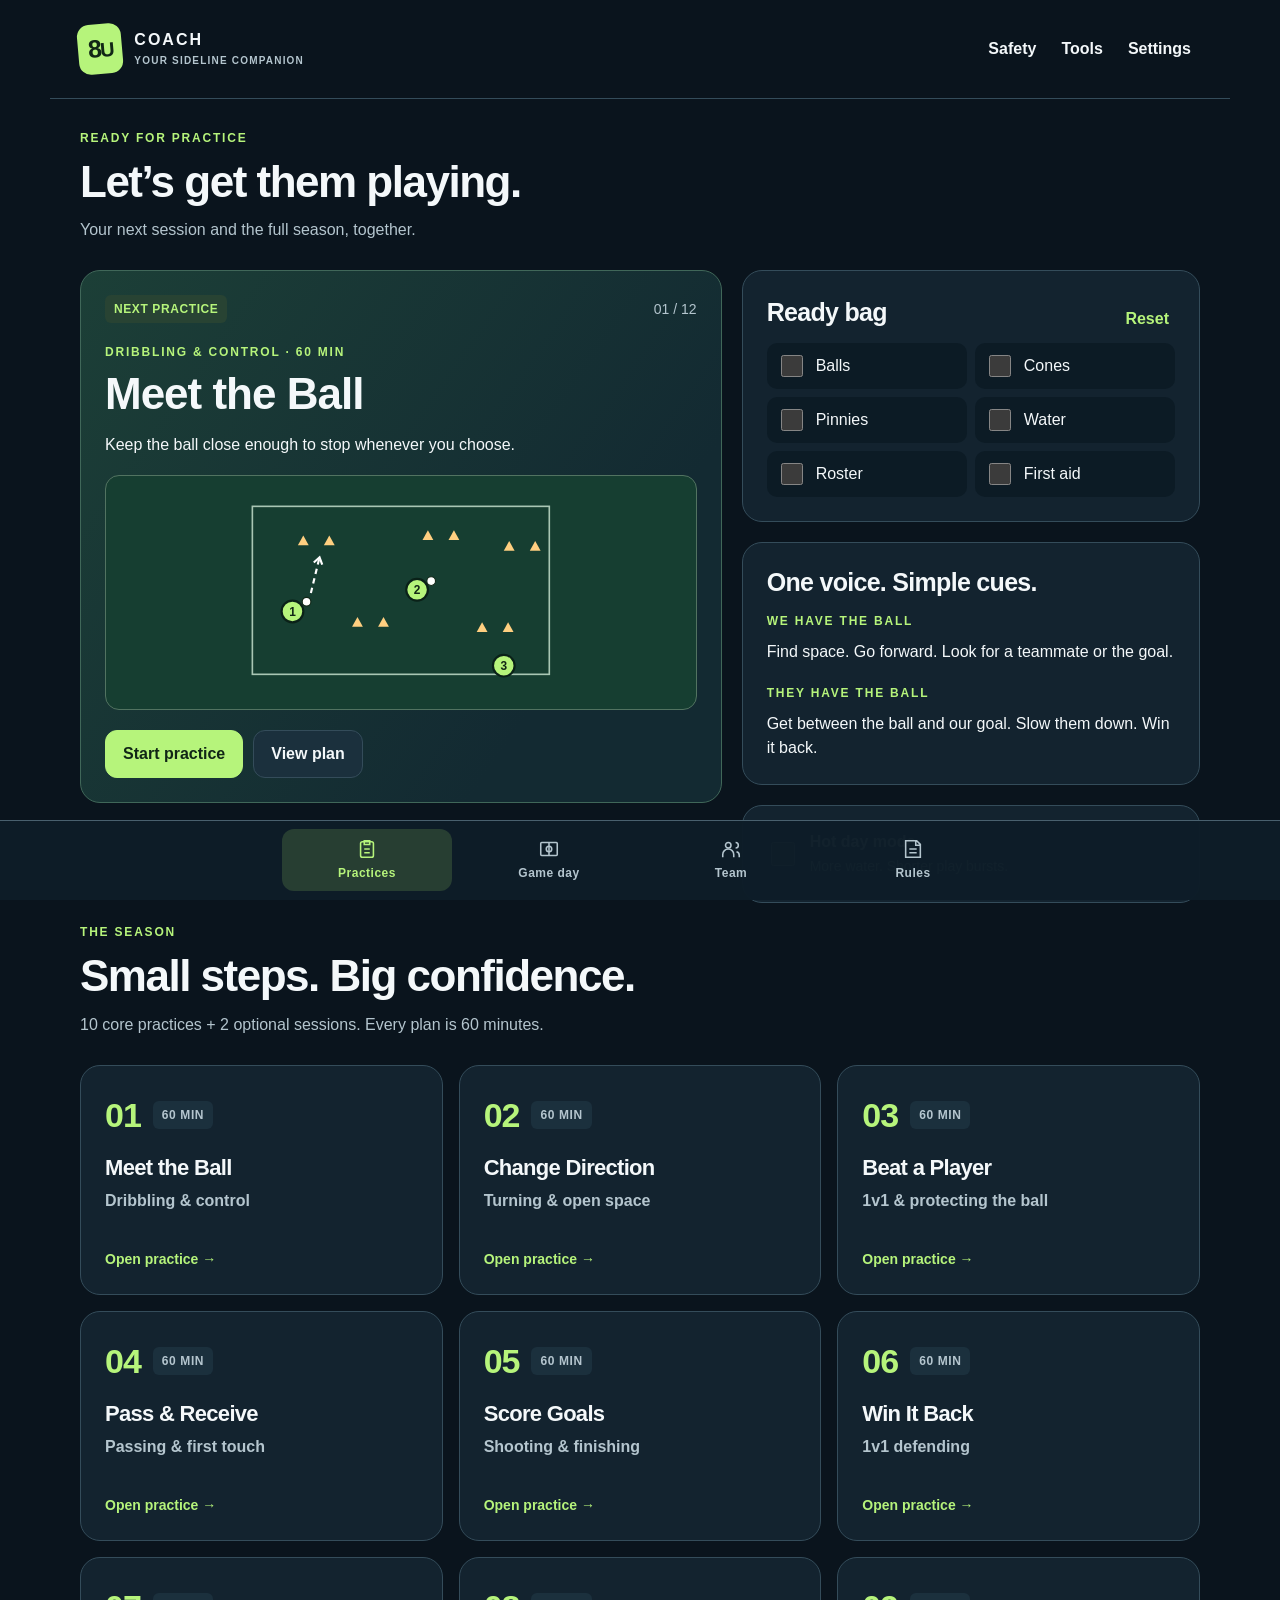
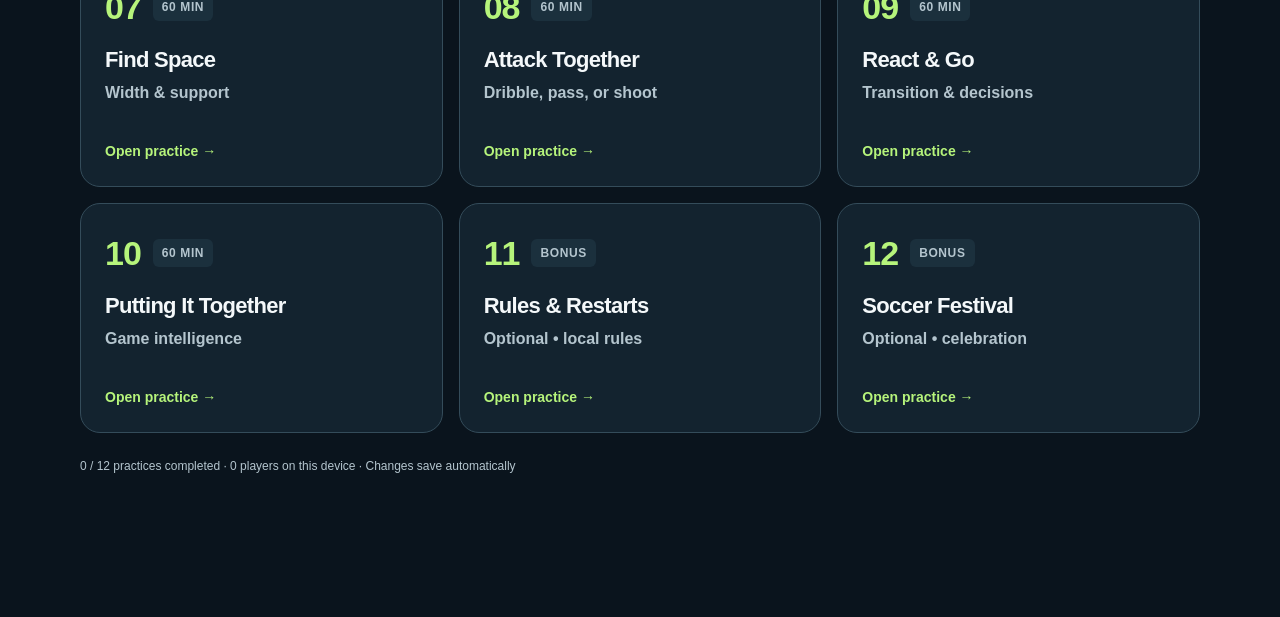
==== commit 2cccb260: "Simplify navigation by merging Today into Practices and Game Day" ====
--- a/8U-Coach.html
+++ b/8U-Coach.html
@@ -953,7 +953,7 @@
   <body>
     <a class="skip" href="#main">Skip to coaching</a>
     <header>
-      <a href="#today" class="brand" aria-label="8U Coach home"
+      <a href="#practices" class="brand" aria-label="8U Coach home"
         ><b>8<span>U</span></b
         ><span>COACH<small>YOUR SIDELINE COMPANION</small></span></a
       >
@@ -2553,7 +2553,7 @@
     loadWarning =
       "Saved data could not be read. This session is temporary; your previous saved data has not been overwritten.";
   }
-  let route = "today",
+  let route = "practices",
     gameTab = state.gameTab || "arrival",
     rulesTab = "ours",
     editingId = null,
@@ -2635,7 +2635,6 @@
     const active =
       route === "practice" || route === "drill" ? "practices" : route;
     $("#nav").innerHTML = [
-      ["today", "Today"],
       ["practices", "Practices"],
       ["game", "Game day"],
       ["team", "Team"],
@@ -2860,13 +2859,15 @@
     });
   }
   function practices() {
+    const p =
+      PRACTICES.find((x) => x.id === state.currentPractice) || PRACTICES[0];
     return (
       heading(
-        "THE SEASON",
-        "Small steps. Big confidence.",
-        "10 core practices + 2 optional sessions. Every plan is 60 minutes.",
+        "READY FOR PRACTICE",
+        "Let’s get them playing.",
+        "Your next session and the full season, together.",
       ) +
-      `<div class="practice-list">${PRACTICES.map((p) => `<button class="card practice-card" data-go="practice/${p.id}"><div class="row"><span class="num">${String(p.id).padStart(2, "0")}</span>${pill(state.completed.includes(p.id) ? "COMPLETE" : p.bonus ? "BONUS" : "60 MIN", state.completed.includes(p.id) ? "green" : "")}</div><h2>${esc(p.title)}</h2><p class="muted">${esc(p.focus)}</p><span class="small" style="color:var(--green)">Open practice →</span></button>`).join("")}</div>`
+      `<div class="grid"><div class="stack"><section class="card feature"><div class="row">${pill("NEXT PRACTICE", "green")}<span class="small muted">${String(p.id).padStart(2, "0")} / 12</span></div><div class="space"><div class="eyebrow">${esc(p.focus)} · 60 MIN</div><h2>${esc(p.title)}</h2><p>${esc(p.objective)}</p></div>${pitch("gates", "Dribbling through cone gates")}<div class="gap space">${btn(state.live ? "Resume practice" : "Start practice", state.live ? "resumeLive" : "startPractice", "primary", `data-id="${p.id}"`)}${go("View plan", `practice/${p.id}`)}</div></section></div><div class="stack"><section class="card"><div class="row"><h2>Ready bag</h2>${btn("Reset", "resetChecks", "link", 'data-key="bag"')}</div>${checkList(["Balls", "Cones", "Pinnies", "Water", "Roster", "First aid"], "bag")}</section><section class="card"><h2>One voice. Simple cues.</h2><div class="eyebrow">WE HAVE THE BALL</div><p>Find space. Go forward. Look for a teammate or the goal.</p><div class="eyebrow space">THEY HAVE THE BALL</div><p>Get between the ball and our goal. Slow them down. Win it back.</p></section><section class="card"><label class="switch"><input type="checkbox" id="hot" ${state.hot ? "checked" : ""}><span><strong>Hot day mode</strong><br><span class="muted small">More water. Shorter play bursts.</span></span></label>${hotNotice()}</section></div></div><div class="space">${heading("THE SEASON", "Small steps. Big confidence.", "10 core practices + 2 optional sessions. Every plan is 60 minutes.")}<div class="practice-list">${PRACTICES.map((plan) => `<button class="card practice-card" data-go="practice/${plan.id}"><div class="row"><span class="num">${String(plan.id).padStart(2, "0")}</span>${pill(state.completed.includes(plan.id) ? "COMPLETE" : plan.bonus ? "BONUS" : "60 MIN", state.completed.includes(plan.id) ? "green" : "")}</div><h2>${esc(plan.title)}</h2><p class="muted">${esc(plan.focus)}</p><span class="small" style="color:var(--green)">Open practice →</span></button>`).join("")}</div></div><p class="footer-note">${state.completed.length} / 12 practices completed · ${state.roster.length} players on this device · ${storageOK ? "Changes save automatically" : "Temporary session"}</p>`
     );
   }
   function practice(id) {
@@ -2995,7 +2996,7 @@
           state.currentPractice = Math.min(12, l.practice + 1);
           state.live = null;
           save();
-          navigate("today");
+          navigate("practices");
           toast("Practice complete. Great work, coach.");
         },
       );
@@ -3237,7 +3238,7 @@
         "ALWAYS WITHIN REACH",
         "Safety comes first.",
         "Coaching reminders, not medical diagnosis.",
-        go("Back to today", "today"),
+        go("Back to practices", "practices"),
       ) +
       `<div class="grid"><section class="card"><div class="eyebrow">HEAD INJURY</div><h2>No heading for this age group.</h2><p>If a concussion is suspected, stop participation immediately, notify the parent or guardian, and follow league procedure.</p><div class="notice danger">Keep the player out for the rest of the day and until cleared by a healthcare professional. Never ask them to play through it.</div><p>Emergency signs such as repeated vomiting, seizures, worsening headache, or trouble staying awake need emergency care. Call 911 for an emergency.</p><a href="https://www.cdc.gov/heads-up/response/index.html" target="_blank" rel="noopener">CDC HEADS UP guidance ↗</a></section><section class="card"><div class="eyebrow">HEAT & HYDRATION</div><h2>Check the players, not just the clock.</h2><p>Consider heat, sun, air quality, fatigue, and behavior. Offer extra water and shade; use shorter rounds. Follow league weather policy.</p><p>Stop activity if a child seems unwell. Get urgent help for collapse, confusion, or other emergency signs.</p><label class="switch"><input id="hot" type="checkbox" ${state.hot ? "checked" : ""}><strong>Hot day mode</strong></label><p class="small muted space">This toggle does not decide whether conditions are safe to play.</p><a href="https://www.ussoccer.com/soccer-forward/resource-hub/managing-extreme-weather-conditions" target="_blank" rel="noopener">U.S. Soccer weather resources ↗</a></section><section class="card full"><h2>Field & equipment</h2>${list(["Secure goals; never allow climbing.", "Check holes, debris, and unsafe surfaces.", "Shin guards with socks covering them; appropriate shoes.", "Remove prohibited jewelry and unsafe equipment per league rules.", "Check ball inflation and keep first aid, water, and emergency contacts accessible to the responsible adult."])}</section></div>`
     );
@@ -3279,11 +3280,10 @@
     location.hash = path;
   }
   function render() {
-    const parts = (location.hash.slice(1) || "today").split("/");
-    route = parts[0];
+    const parts = (location.hash.slice(1) || "practices").split("/");
+    route = parts[0] === "today" ? "practices" : parts[0];
     document.body.classList.toggle("live-mode", route === "live");
     const views = {
-      today,
       practices,
       practice: () => practice(Number(parts[1])),
       drill: () => drillDetail(Number(parts[1]), Number(parts[2])),
@@ -3296,7 +3296,7 @@
       tools: toolsPage,
       settings,
     };
-    $("#main").innerHTML = (views[route] || today)();
+    $("#main").innerHTML = (views[route] || practices)();
     nav();
     const selectedTab = $('[data-game-tab][aria-selected="true"]');
     if (selectedTab) selectedTab.parentElement.scrollLeft = Math.max(0, selectedTab.offsetLeft - selectedTab.parentElement.offsetLeft - 80);
@@ -3624,7 +3624,7 @@
             storageOK = true;
             save();
             $("#storage-warning").hidden = storageOK;
-            navigate("today");
+            navigate("practices");
             toast("Local data reset.");
           },
         ),
